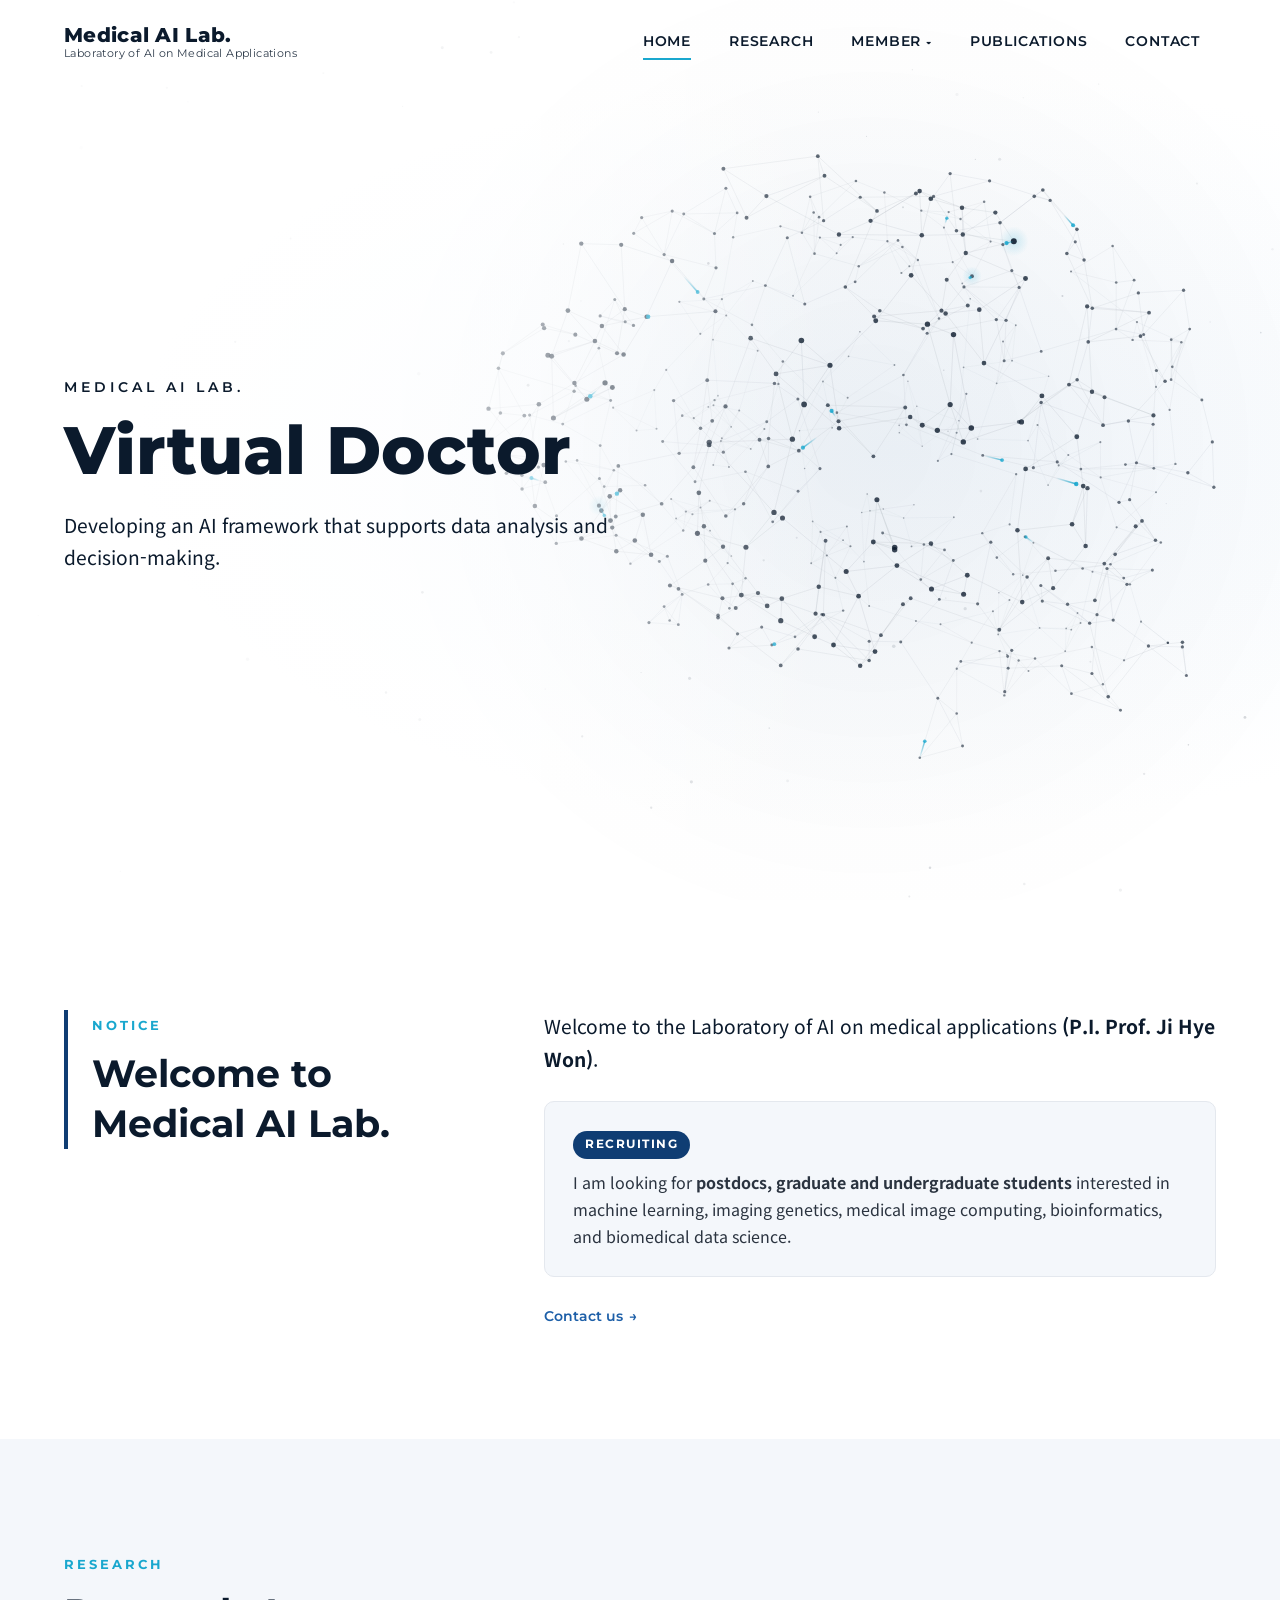
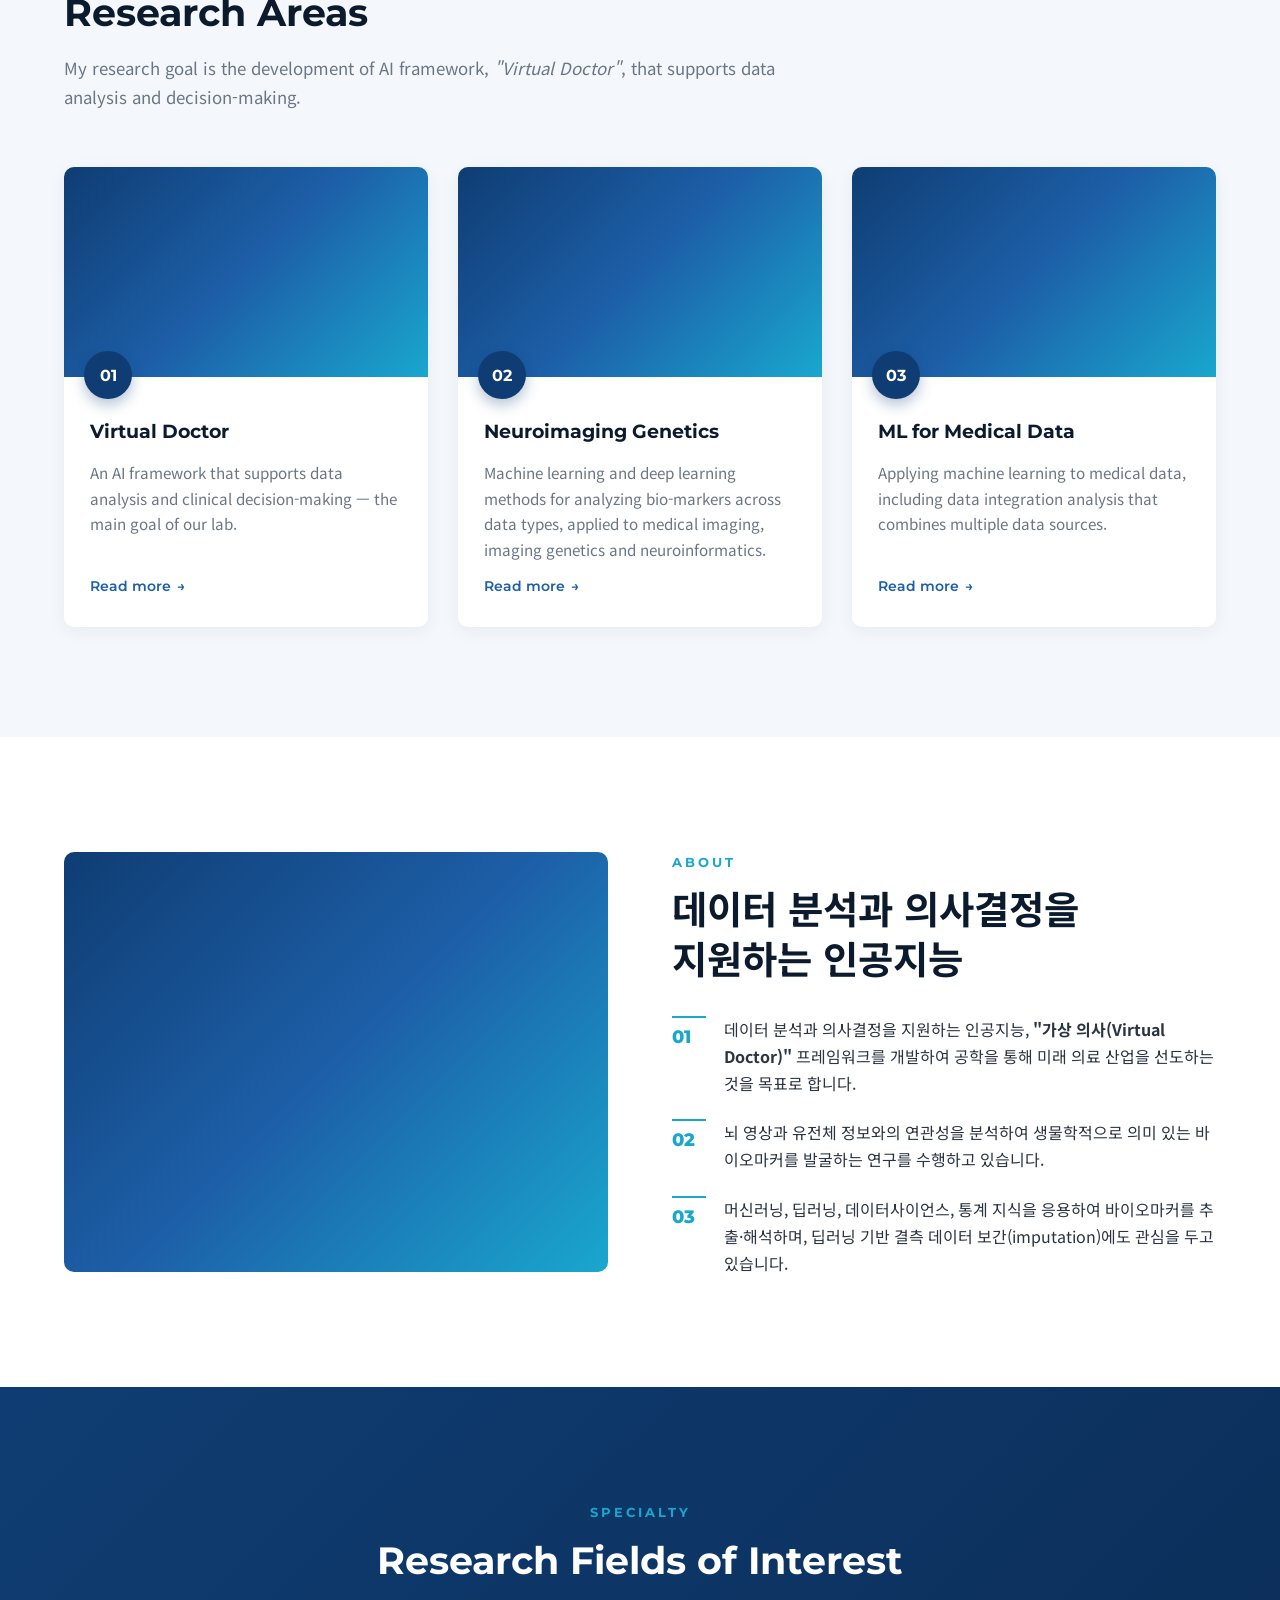
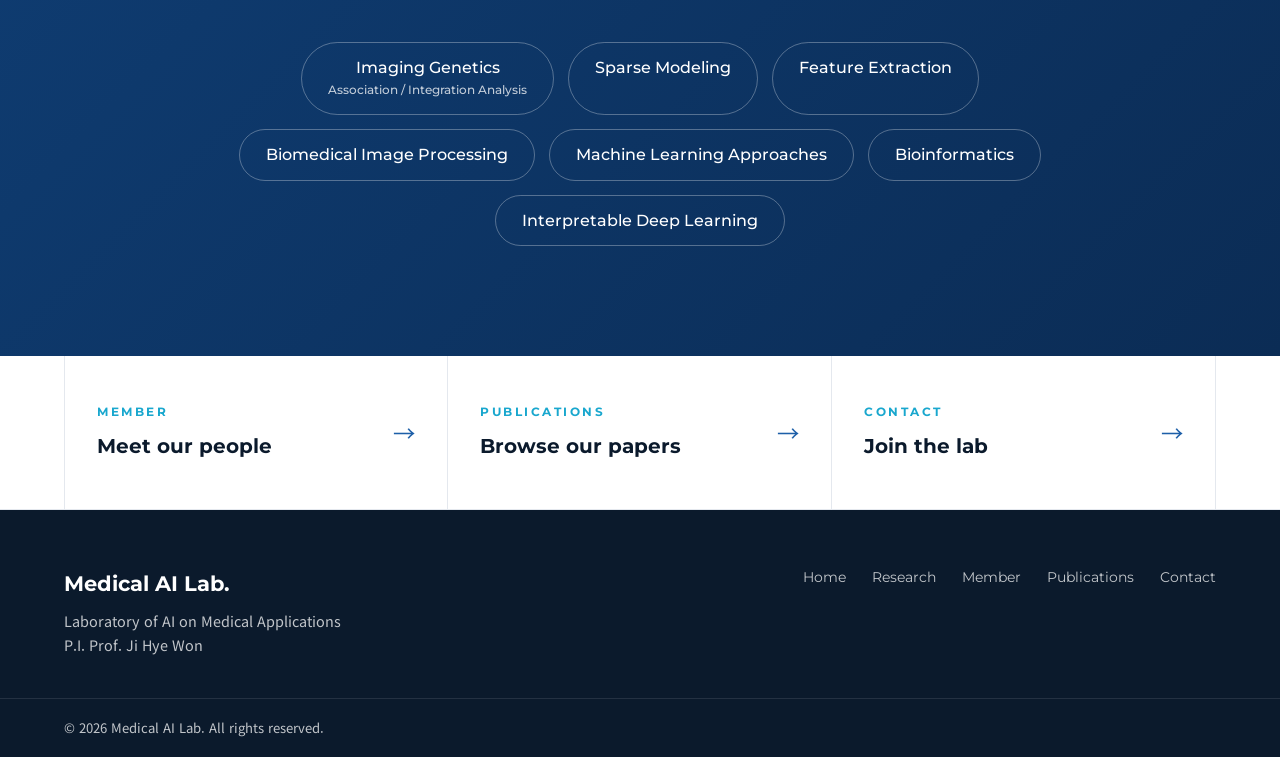
==== index.html @ ff0c8c00 "Reapply "quick link 삭제" This reverts commit 3675d87f1608ae100b1bb0511f14802884dd9196." ====
<!DOCTYPE html>
<html lang="ko">
<head>
  <meta charset="UTF-8" />
  <meta name="viewport" content="width=device-width, initial-scale=1.0" />
  <title>Medical AI Lab.</title>
  <meta name="description" content="Medical AI Lab. — Laboratory of AI on medical applications (P.I. Prof. Ji Hye Won)" />
  <link rel="preconnect" href="https://fonts.googleapis.com" />
  <link rel="preconnect" href="https://fonts.gstatic.com" crossorigin />
  <link href="https://fonts.googleapis.com/css2?family=Noto+Sans+KR:wght@300;400;500;700&family=Montserrat:wght@500;600;700;800&display=swap" rel="stylesheet" />
  <link rel="stylesheet" href="css/style.css" />
</head>
<body>

  <!-- ================= HEADER ================= -->
  <header class="header" id="header">
    <div class="container header__inner">
      <a href="index.html" class="logo">
        <img class="logo__img" data-img="logo" alt="Medical AI Lab logo" />
        <span class="logo__text">
          <strong>Medical AI Lab.</strong>
          <small>Laboratory of AI on Medical Applications</small>
        </span>
      </a>

      <nav class="nav" id="nav">
        <ul class="nav__list">
          <li><a href="index.html" class="nav__link is-active">HOME</a></li>
          <li><a href="research.html" class="nav__link">RESEARCH</a></li>
          <li class="nav__item--dropdown">
            <a href="member.html" class="nav__link">MEMBER <span class="caret">▾</span></a>
            <ul class="dropdown">
              <li><a href="faculty.html">Faculty</a></li>
              <li><a href="current.html">Current</a></li>
            </ul>
          </li>
          <li><a href="publications.html" class="nav__link">PUBLICATIONS</a></li>
          <li><a href="contact.html" class="nav__link">CONTACT</a></li>
        </ul>
      </nav>

      <button class="hamburger" id="hamburger" aria-label="메뉴 열기">
        <span></span><span></span><span></span>
      </button>
    </div>
  </header>

  <!-- ================= HERO ================= -->
  <section class="hero" id="hero">
    <canvas class="hero__canvas" id="brainCanvas" aria-hidden="true"></canvas>
    <div class="hero__overlay"></div>
    <div class="hero__slides">
      <div class="hero__slide is-active">
        <div class="container hero__content">
          <p class="hero__eyebrow">Medical AI Lab.</p>
          <h1 class="hero__title">Virtual Doctor</h1>
          <p class="hero__desc">Developing an AI framework that supports data analysis and decision-making.</p>
        </div>
      </div>
    </div>
  </section>

  <main>
    <!-- ================= NOTICE ================= -->
    <section class="section notice reveal" id="notice">
      <div class="container notice__grid">
        <div class="notice__head">
          <span class="section__label">NOTICE</span>
          <h2 class="section__title">Welcome to<br />Medical AI Lab.</h2>
        </div>
        <div class="notice__body">
          <p class="notice__lead">
            Welcome to the Laboratory of AI on medical applications
            <strong>(P.I. Prof. Ji Hye Won)</strong>.
          </p>
          <div class="recruit">
            <span class="recruit__badge">Recruiting</span>
            <p>
              I am looking for <strong>postdocs, graduate and undergraduate students</strong>
              interested in machine learning, imaging genetics, medical image computing,
              bioinformatics, and biomedical data science.
            </p>
          </div>
          <a href="contact.html" class="link-arrow">Contact us <span>→</span></a>
        </div>
      </div>
    </section>

    <!-- ================= RESEARCH AREAS ================= -->
    <section class="section research" id="research">
      <div class="container">
        <div class="section__header reveal">
          <span class="section__label">RESEARCH</span>
          <h2 class="section__title">Research Areas</h2>
          <p class="section__sub">
            My research goal is the development of AI framework, <em>"Virtual Doctor"</em>,
            that supports data analysis and decision-making.
          </p>
        </div>

        <div class="cards">
          <article class="card reveal">
            <div class="card__img" data-bg="virtualDoctor"><span class="card__num">01</span></div>
            <div class="card__body">
              <h3>Virtual Doctor</h3>
              <p>An AI framework that supports data analysis and clinical decision-making — the main goal of our lab.</p>
              <a href="research.html" class="link-arrow">Read more <span>→</span></a>
            </div>
          </article>
          <article class="card reveal">
            <div class="card__img" data-bg="neuroGenetics"><span class="card__num">02</span></div>
            <div class="card__body">
              <h3>Neuroimaging Genetics</h3>
              <p>Machine learning and deep learning methods for analyzing bio-markers across data types, applied to medical imaging, imaging genetics and neuroinformatics.</p>
              <a href="research.html" class="link-arrow">Read more <span>→</span></a>
            </div>
          </article>
          <article class="card reveal">
            <div class="card__img" data-bg="mlMedical"><span class="card__num">03</span></div>
            <div class="card__body">
              <h3>ML for Medical Data</h3>
              <p>Applying machine learning to medical data, including data integration analysis that combines multiple data sources.</p>
              <a href="research.html" class="link-arrow">Read more <span>→</span></a>
            </div>
          </article>
        </div>
      </div>
    </section>

    <!-- ================= INTRO (KOREAN) ================= -->
    <section class="section intro" id="intro">
      <div class="container intro__grid">
        <div class="intro__img reveal" data-bg="koreanIntro"></div>
        <div class="intro__text reveal">
          <span class="section__label">ABOUT</span>
          <h2 class="section__title">데이터 분석과 의사결정을<br />지원하는 인공지능</h2>
          <ul class="intro__list">
            <li>
              <span class="intro__icon">01</span>
              <p>데이터 분석과 의사결정을 지원하는 인공지능, <strong>"가상 의사(Virtual Doctor)"</strong> 프레임워크를 개발하여 공학을 통해 미래 의료 산업을 선도하는 것을 목표로 합니다.</p>
            </li>
            <li>
              <span class="intro__icon">02</span>
              <p>뇌 영상과 유전체 정보와의 연관성을 분석하여 생물학적으로 의미 있는 바이오마커를 발굴하는 연구를 수행하고 있습니다.</p>
            </li>
            <li>
              <span class="intro__icon">03</span>
              <p>머신러닝, 딥러닝, 데이터사이언스, 통계 지식을 응용하여 바이오마커를 추출·해석하며, 딥러닝 기반 결측 데이터 보간(imputation)에도 관심을 두고 있습니다.</p>
            </li>
          </ul>
        </div>
      </div>
    </section>

    <!-- ================= INTERESTS ================= -->
    <section class="section interests reveal" id="interests">
      <div class="container">
        <div class="section__header section__header--center">
          <span class="section__label">SPECIALTY</span>
          <h2 class="section__title">Research Fields of Interest</h2>
        </div>
        <ul class="tags">
          <li>Imaging Genetics<br /><small>Association / Integration Analysis</small></li>
          <li>Sparse Modeling</li>
          <li>Feature Extraction</li>
          <li>Biomedical Image Processing</li>
          <li>Machine Learning Approaches</li>
          <li>Bioinformatics</li>
          <li>Interpretable Deep Learning</li>
        </ul>
      </div>
    </section>

    <!-- ================= QUICK LINKS ================= -->
    <section class="quick">
      <div class="container quick__grid">
        <a href="member.html" class="quick__item">
          <span class="quick__label">MEMBER</span>
          <span class="quick__title">Meet our people</span>
          <span class="quick__arrow">→</span>
        </a>
        <a href="publications.html" class="quick__item">
          <span class="quick__label">PUBLICATIONS</span>
          <span class="quick__title">Browse our papers</span>
          <span class="quick__arrow">→</span>
        </a>
        <a href="contact.html" class="quick__item">
          <span class="quick__label">CONTACT</span>
          <span class="quick__title">Join the lab</span>
          <span class="quick__arrow">→</span>
        </a>
      </div>
    </section>
  </main>

  <!-- ================= FOOTER ================= -->
  <footer class="footer">
    <div class="container footer__inner">
      <div class="footer__brand">
        <strong>Medical AI Lab.</strong>
        <p>Laboratory of AI on Medical Applications<br />P.I. Prof. Ji Hye Won</p>
      </div>
      <ul class="footer__nav">
        <li><a href="index.html">Home</a></li>
        <li><a href="research.html">Research</a></li>
        <li><a href="member.html">Member</a></li>
        <li><a href="publications.html">Publications</a></li>
        <li><a href="contact.html">Contact</a></li>
      </ul>
    </div>
    <div class="footer__bottom">
      <div class="container">© <span id="year"></span> Medical AI Lab. All rights reserved.</div>
    </div>
  </footer>

  <button class="to-top" id="toTop" aria-label="맨 위로">↑</button>

  <script src="js/brain.js"></script>
  <script src="js/main.js"></script>
</body>
</html>
---- css/style.css ----
/* =========================================================
   Medical AI Lab. — Home
   ========================================================= */
:root {
  --primary: #0f3d73;      /* deep navy */
  --primary-2: #1d5fa8;
  --accent: #19a7ce;       /* medical teal-blue */
  --dark: #0b1a2c;
  --text: #2b3440;
  --muted: #6b7684;
  --line: #e4e8ee;
  --bg-soft: #f4f7fb;
  --white: #fff;
  --radius: 10px;
  --header-h: 84px;
  --font-ko: "Noto Sans KR", sans-serif;
  --font-en: "Montserrat", "Noto Sans KR", sans-serif;
}

*, *::before, *::after { box-sizing: border-box; margin: 0; padding: 0; }
html { scroll-behavior: smooth; }
body { font-family: var(--font-ko); color: var(--text); line-height: 1.7; background: var(--white); }
a { color: inherit; text-decoration: none; }
ul { list-style: none; }
img { max-width: 100%; display: block; }

.container { width: 100%; max-width: 1200px; margin: 0 auto; padding: 0 24px; }

/* ---------- Header ---------- */
.header {
  position: fixed; inset: 0 0 auto 0; z-index: 100;
  height: var(--header-h);
  background: transparent;
  transition: background .3s, height .3s, box-shadow .3s;
}
.header.is-scrolled {
  height: 68px;
  background: rgba(255,255,255,.97);
  box-shadow: 0 2px 16px rgba(0,0,0,.08);
}
.header__inner { height: 100%; display: flex; align-items: center; justify-content: space-between; }

.logo { display: flex; align-items: center; gap: 12px; color: var(--dark); transition: color .3s; }
.logo__img { height: 44px; width: auto; border-radius: 6px; background: rgba(255,255,255,.9); padding: 3px; }
.logo__img.is-missing { display: none; }
.logo__text { display: flex; flex-direction: column; line-height: 1.2; }
.logo__text strong { font-family: var(--font-en); font-size: 1.25rem; font-weight: 800; letter-spacing: .3px; }
.logo__text small { font-family: var(--font-en); font-size: .7rem; opacity: .85; letter-spacing: .4px; }
.header.is-scrolled .logo { color: var(--dark); }

.nav__list { display: flex; gap: 6px; }
.nav__list > li { position: relative; }
.nav__link {
  display: block; padding: 10px 16px;
  font-family: var(--font-en); font-size: .88rem; font-weight: 600; letter-spacing: .8px;
  color: var(--dark); position: relative; transition: color .2s;
}
.nav__link::after {
  content: ""; position: absolute; left: 16px; right: 16px; bottom: 4px; height: 2px;
  background: var(--accent); transform: scaleX(0); transition: transform .25s;
}
.nav__link:hover::after, .nav__link.is-active::after { transform: scaleX(1); }
.header.is-scrolled .nav__link { color: var(--dark); }
.header.is-scrolled .nav__link:hover, .header.is-scrolled .nav__link.is-active { color: var(--primary-2); }
.caret { font-size: .7em; }

.dropdown {
  position: absolute; top: 100%; left: 50%; min-width: 150px;
  transform: translate(-50%, 8px);
  background: var(--white); border-radius: 8px; box-shadow: 0 10px 30px rgba(0,0,0,.12);
  padding: 8px 0; opacity: 0; visibility: hidden; transition: all .2s;
}
.nav__item--dropdown:hover .dropdown,
.nav__item--dropdown:focus-within .dropdown { opacity: 1; visibility: visible; transform: translate(-50%, 0); }
.dropdown a { display: block; padding: 8px 20px; font-size: .9rem; color: var(--text); }
.dropdown a:hover { background: var(--bg-soft); color: var(--primary-2); }

.hamburger { display: none; background: none; border: 0; cursor: pointer; width: 32px; height: 24px; position: relative; }
.hamburger span { position: absolute; left: 0; width: 100%; height: 2px; background: var(--dark); transition: .3s; }
.hamburger span:nth-child(1) { top: 0; } .hamburger span:nth-child(2) { top: 11px; } .hamburger span:nth-child(3) { top: 22px; }
.header.is-scrolled .hamburger span, .header.menu-open .hamburger span { background: var(--dark); }
.header.menu-open .hamburger span:nth-child(1) { top: 11px; transform: rotate(45deg); }
.header.menu-open .hamburger span:nth-child(2) { opacity: 0; }
.header.menu-open .hamburger span:nth-child(3) { top: 11px; transform: rotate(-45deg); }

/* ---------- Hero ---------- */
.hero {
  position: relative; height: 100vh; min-height: 560px; overflow: hidden;
  background: radial-gradient(ellipse at 70% 50%, #f3f8fd 0%, #ffffff 60%);
}
.hero { cursor: grab; }
.hero__canvas { position: absolute; inset: 0; width: 100%; height: 100%; display: block; z-index: 0; }
.hero__overlay {
  position: absolute; inset: 0; z-index: 1; pointer-events: none;
  background: linear-gradient(90deg, rgba(255,255,255,.9) 0%, rgba(255,255,255,.55) 40%, rgba(255,255,255,0) 65%);
}
.hero__slides { position: absolute; inset: 0; z-index: 2; pointer-events: none; }
.hero__slide { position: absolute; inset: 0; opacity: 0; transition: opacity 1s ease; }
.hero__slide.is-active { opacity: 1; z-index: 1; }
@media (max-width: 860px) {
  .hero__overlay { background: linear-gradient(180deg, rgba(255,255,255,.3) 0%, rgba(255,255,255,.8) 100%); }
}
.hero__content { position: relative; height: 100%; display: flex; flex-direction: column; justify-content: center; color: var(--dark); padding-top: var(--header-h); }
.hero__eyebrow { font-family: var(--font-en); letter-spacing: 4px; text-transform: uppercase; font-size: .85rem; color: var(--dark); font-weight: 600; margin-bottom: 14px; }
.hero__title { font-family: var(--font-en); font-size: clamp(2.2rem, 5.5vw, 4.2rem); font-weight: 800; line-height: 1.12; max-width: 820px; color: var(--dark); }
.hero__desc { margin: 20px 0 34px; font-size: clamp(1rem, 1.6vw, 1.2rem); max-width: 620px; color: var(--dark); }
.hero__slide.is-active .hero__eyebrow,
.hero__slide.is-active .hero__title,
.hero__slide.is-active .hero__desc { animation: fadeUp .9s both; }
.hero__slide.is-active .hero__title { animation-delay: .15s; }
.hero__slide.is-active .hero__desc { animation-delay: .3s; }
@keyframes fadeUp { from { opacity: 0; transform: translateY(24px); } to { opacity: 1; transform: none; } }

/* image fallback (when remote image fails) */
.no-img { background-image: linear-gradient(135deg, #0f3d73 0%, #1d5fa8 50%, #19a7ce 100%) !important; }

/* ---------- Buttons / links ---------- */
.btn { display: inline-block; padding: 13px 32px; border-radius: 40px; font-family: var(--font-en); font-weight: 600; font-size: .9rem; letter-spacing: .5px; transition: .25s; width: fit-content; }
.btn--light { border: 1.5px solid var(--white); color: var(--white); }
.btn--light:hover { background: var(--white); color: var(--primary); }
.link-arrow { display: inline-flex; gap: 6px; align-items: center; font-family: var(--font-en); font-weight: 600; font-size: .88rem; color: var(--primary-2); }
.link-arrow span { transition: transform .2s; }
.link-arrow:hover span { transform: translateX(5px); }

/* ---------- Sections ---------- */
.section { padding: 110px 0; }
.section__label { display: inline-block; font-family: var(--font-en); font-weight: 700; font-size: .8rem; letter-spacing: 3px; color: var(--accent); margin-bottom: 12px; }
.section__title { font-family: var(--font-en); font-size: clamp(1.7rem, 3vw, 2.4rem); font-weight: 700; color: var(--dark); line-height: 1.3; }
.section__header { margin-bottom: 56px; max-width: 760px; }
.section__header--center { text-align: center; margin-left: auto; margin-right: auto; }
.section__sub { margin-top: 16px; color: var(--muted); font-size: 1.05rem; }

/* Notice */
.notice__grid { display: grid; grid-template-columns: 1fr 1.6fr; gap: 60px; align-items: start; }
.notice__head { border-left: 4px solid var(--primary); padding-left: 24px; }
.notice__lead { font-size: 1.2rem; color: var(--dark); margin-bottom: 26px; }
.recruit { background: var(--bg-soft); border-radius: var(--radius); padding: 26px 28px; margin-bottom: 24px; border: 1px solid var(--line); }
.recruit__badge { display: inline-block; background: var(--primary); color: var(--white); font-family: var(--font-en); font-size: .72rem; font-weight: 700; letter-spacing: 1.5px; text-transform: uppercase; padding: 4px 12px; border-radius: 20px; margin-bottom: 10px; }

/* Research cards */
.research { background: var(--bg-soft); }
.cards { display: grid; grid-template-columns: repeat(3, 1fr); gap: 30px; }
.card { background: var(--white); border-radius: var(--radius); overflow: hidden; box-shadow: 0 4px 18px rgba(15,61,115,.06); transition: transform .3s, box-shadow .3s; display: flex; flex-direction: column; }
.card:hover { transform: translateY(-8px); box-shadow: 0 16px 36px rgba(15,61,115,.14); }
.card__img { position: relative; height: 210px; background-size: cover; background-position: center; background-color: #dde6f0; }
.card__num { position: absolute; left: 20px; bottom: -22px; width: 48px; height: 48px; border-radius: 50%; background: var(--primary); color: var(--white); font-family: var(--font-en); font-weight: 700; display: grid; place-items: center; box-shadow: 0 6px 14px rgba(15,61,115,.3); }
.card__body { padding: 38px 26px 28px; display: flex; flex-direction: column; gap: 12px; flex: 1; }
.card__body h3 { font-family: var(--font-en); font-size: 1.2rem; color: var(--dark); }
.card__body p { color: var(--muted); font-size: .95rem; flex: 1; }

/* Intro (Korean) */
.intro__grid { display: grid; grid-template-columns: 1fr 1fr; gap: 64px; align-items: center; }
.intro__img { min-height: 420px; border-radius: var(--radius); background-size: contain; background-repeat: no-repeat; background-position: center; background-color: var(--bg-soft); }
.intro__list { margin-top: 30px; display: flex; flex-direction: column; gap: 22px; }
.intro__list li { display: flex; gap: 18px; }
.intro__icon { flex: none; font-family: var(--font-en); font-weight: 800; color: var(--accent); font-size: 1.1rem; min-width: 34px; border-top: 2px solid var(--accent); padding-top: 4px; }
.intro__list p { color: var(--text); }

/* Interests */
.interests { background: linear-gradient(135deg, var(--primary) 0%, #0b2c55 100%); color: var(--white); }
.interests .section__title { color: var(--white); }
.tags { display: flex; flex-wrap: wrap; justify-content: center; gap: 14px; max-width: 980px; margin: 0 auto; }
.tags li { padding: 14px 26px; border: 1px solid rgba(255,255,255,.3); border-radius: 40px; font-family: var(--font-en); font-weight: 500; text-align: center; line-height: 1.35; transition: background .25s, border-color .25s; }
.tags li small { font-size: .72rem; opacity: .75; }
.tags li:hover { background: rgba(255,255,255,.12); border-color: var(--accent); }

/* Quick links */
.quick { border-bottom: 1px solid var(--line); }
.quick__grid { display: grid; grid-template-columns: repeat(3, 1fr); }
.quick__item { position: relative; padding: 46px 32px; border-right: 1px solid var(--line); display: flex; flex-direction: column; gap: 6px; transition: background .25s; }
.quick__item:first-child { border-left: 1px solid var(--line); }
.quick__item:hover { background: var(--bg-soft); }
.quick__label { font-family: var(--font-en); font-size: .75rem; letter-spacing: 2.5px; color: var(--accent); font-weight: 700; }
.quick__title { font-family: var(--font-en); font-size: 1.25rem; font-weight: 700; color: var(--dark); }
.quick__arrow { position: absolute; right: 32px; top: 50%; transform: translateY(-50%); font-size: 1.4rem; color: var(--primary-2); transition: transform .25s; }
.quick__item:hover .quick__arrow { transform: translate(6px, -50%); }

/* Footer */
.footer { background: var(--dark); color: rgba(255,255,255,.75); }
.footer__inner { display: flex; justify-content: space-between; align-items: flex-start; gap: 30px; padding-top: 56px; padding-bottom: 40px; flex-wrap: wrap; }
.footer__brand strong { font-family: var(--font-en); font-size: 1.3rem; color: var(--white); }
.footer__brand p { margin-top: 8px; font-size: .9rem; }
.footer__nav { display: flex; gap: 26px; flex-wrap: wrap; font-family: var(--font-en); font-size: .88rem; }
.footer__nav a:hover { color: var(--white); }
.footer__bottom { border-top: 1px solid rgba(255,255,255,.1); padding: 18px 0; font-size: .82rem; }

/* To top */
.to-top { position: fixed; right: 26px; bottom: 26px; z-index: 90; width: 46px; height: 46px; border-radius: 50%; border: 0; background: var(--primary); color: var(--white); font-size: 1.1rem; cursor: pointer; opacity: 0; visibility: hidden; transform: translateY(10px); transition: .3s; box-shadow: 0 6px 18px rgba(0,0,0,.2); }
.to-top.is-visible { opacity: 1; visibility: visible; transform: none; }
.to-top:hover { background: var(--primary-2); }

/* Scroll reveal */
.reveal { opacity: 0; transform: translateY(40px); transition: opacity .8s ease, transform .8s ease; }
.reveal.is-visible { opacity: 1; transform: none; }

/* ---------- Responsive ---------- */
@media (max-width: 960px) {
  .cards { grid-template-columns: 1fr 1fr; }
  .notice__grid, .intro__grid { grid-template-columns: 1fr; gap: 36px; }
  .intro__img { min-height: 300px; }
}
@media (max-width: 860px) {
  .hamburger { display: block; z-index: 110; }
  .nav {
    position: fixed; top: 0; right: 0; width: min(300px, 80vw); height: 100vh;
    background: var(--white); padding: 100px 28px 30px;
    transform: translateX(100%); transition: transform .35s ease;
    box-shadow: -10px 0 30px rgba(0,0,0,.1);
  }
  .header.menu-open .nav { transform: none; }
  .header.menu-open .logo { color: var(--dark); }
  .nav__list { flex-direction: column; gap: 0; }
  .nav__link { color: var(--dark) !important; padding: 14px 0; border-bottom: 1px solid var(--line); }
  .nav__link::after { display: none; }
  .dropdown { position: static; transform: none; opacity: 1; visibility: visible; box-shadow: none; padding: 0 0 6px 14px; display: none; }
  .nav__item--dropdown.is-open .dropdown { display: block; }
  .nav__item--dropdown:hover .dropdown { transform: none; }
}
@media (max-width: 640px) {
  .section { padding: 76px 0; }
  .cards, .quick__grid { grid-template-columns: 1fr; }
  .quick__item { border-left: 1px solid var(--line); border-bottom: 1px solid var(--line); }
  .logo__text small { display: none; }
}
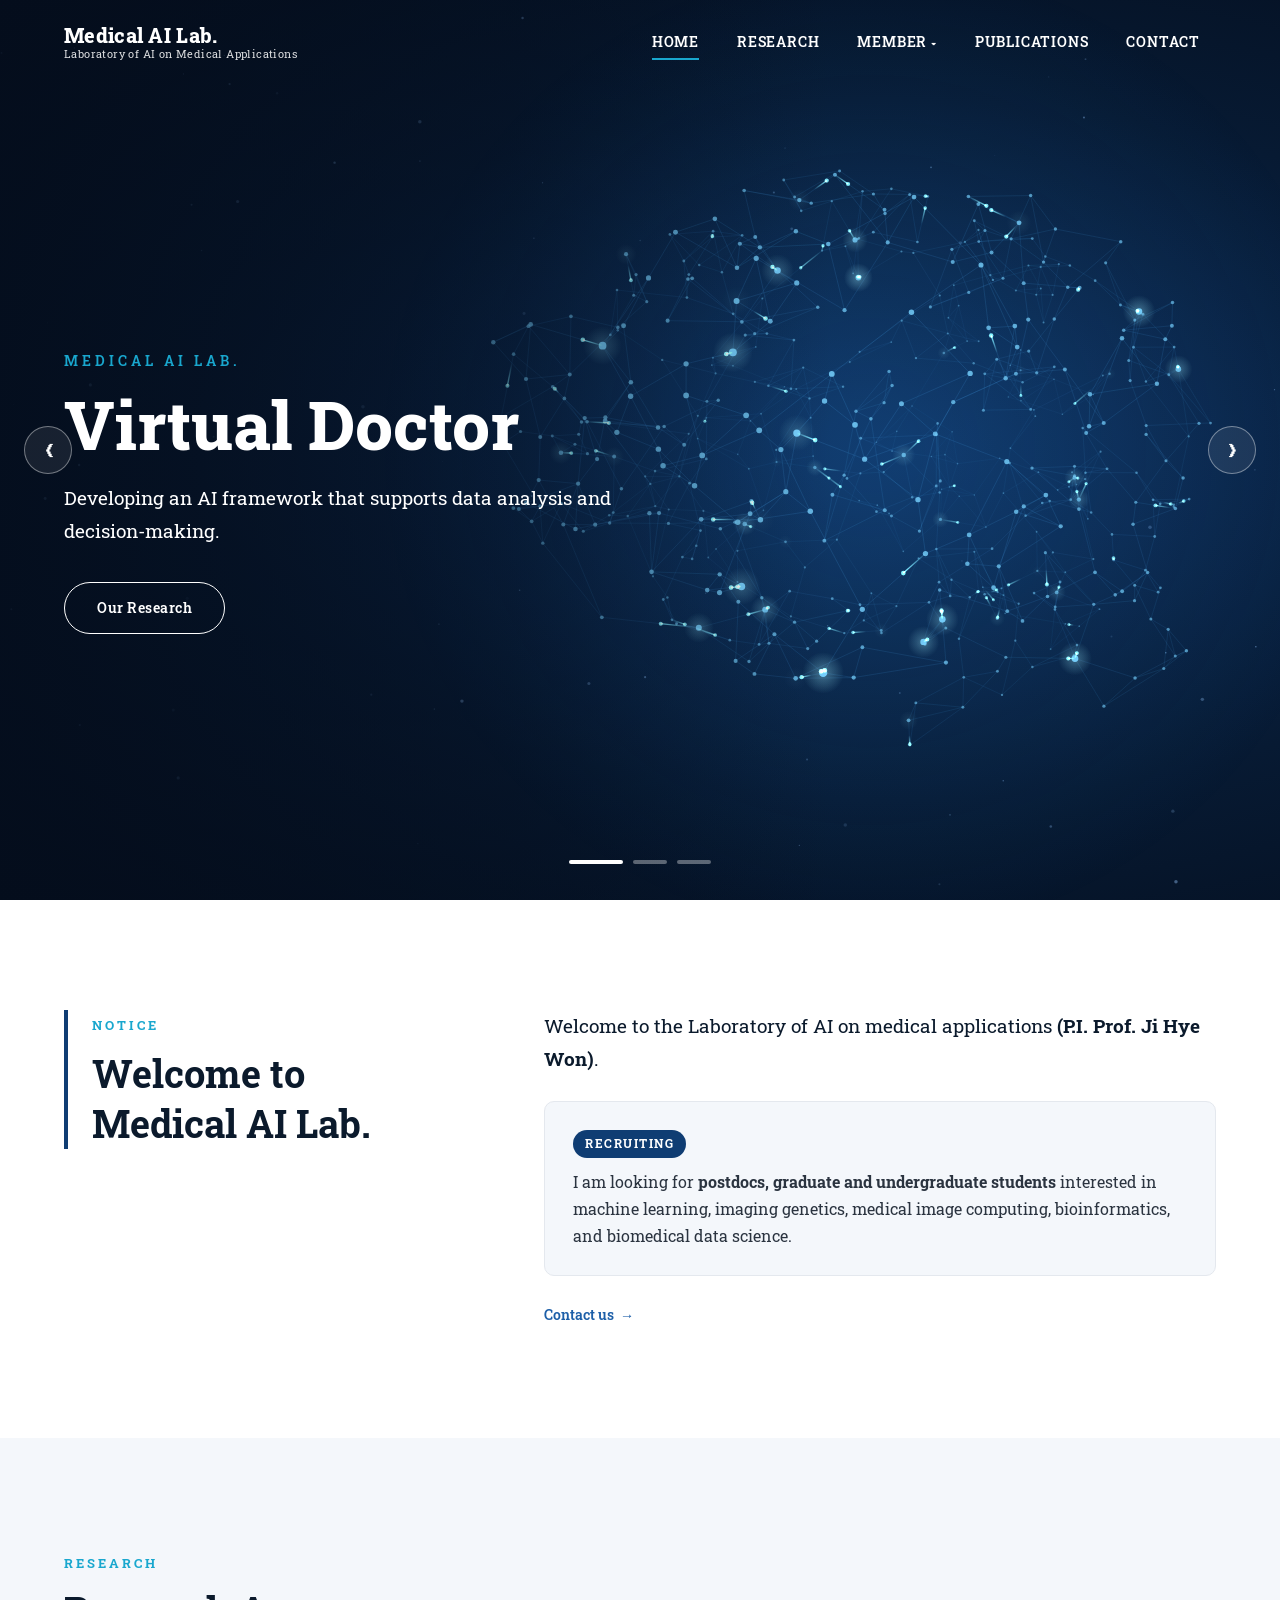
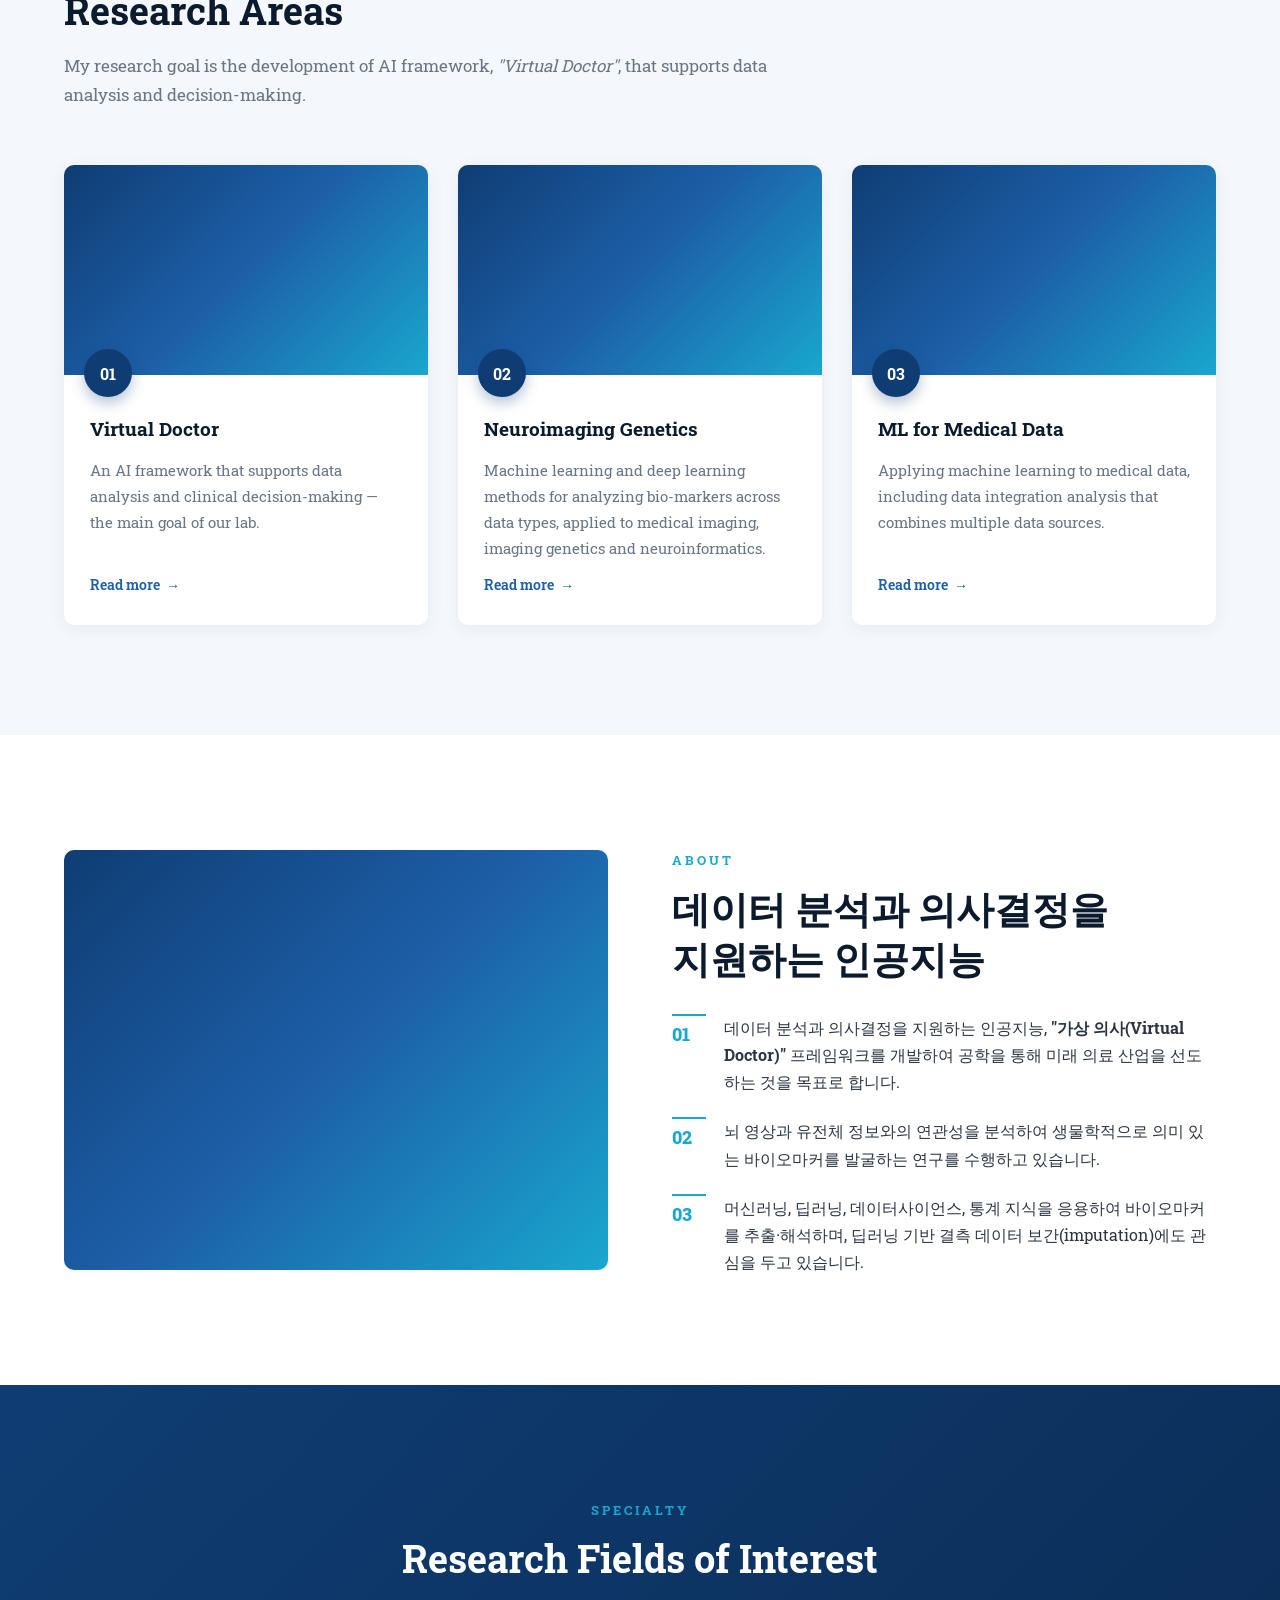
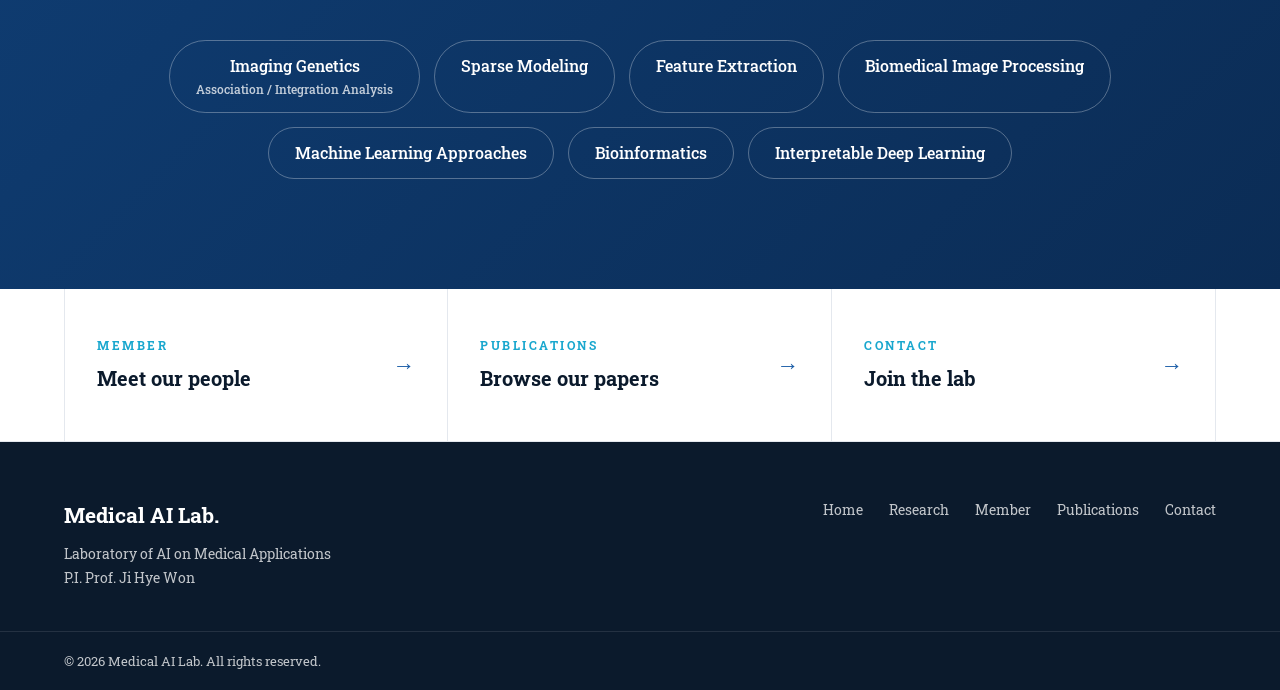
==== commit 1fcda5f8: "Merge pull request #2 from mai-pknu/HyunJu/1-base-code Hyunju/1 base code" ====
--- a/index.html
+++ b/index.html
@@ -7,7 +7,7 @@
   <meta name="description" content="Medical AI Lab. — Laboratory of AI on medical applications (P.I. Prof. Ji Hye Won)" />
   <link rel="preconnect" href="https://fonts.googleapis.com" />
   <link rel="preconnect" href="https://fonts.gstatic.com" crossorigin />
-  <link href="https://fonts.googleapis.com/css2?family=Noto+Sans+KR:wght@300;400;500;700&family=Montserrat:wght@500;600;700;800&display=swap" rel="stylesheet" />
+  <link href="https://fonts.googleapis.com/css2?family=Roboto+Slab:wght@300;400;500;600;700;800&display=swap" rel="stylesheet" />
   <link rel="stylesheet" href="css/style.css" />
 </head>
 <body>
@@ -30,8 +30,8 @@
           <li class="nav__item--dropdown">
             <a href="member.html" class="nav__link">MEMBER <span class="caret">▾</span></a>
             <ul class="dropdown">
-              <li><a href="faculty.html">Faculty</a></li>
-              <li><a href="current.html">Current</a></li>
+              <li><a href="member.html#faculty">Faculty</a></li>
+              <li><a href="member.html#current">Current</a></li>
             </ul>
           </li>
           <li><a href="publications.html" class="nav__link">PUBLICATIONS</a></li>
@@ -45,7 +45,7 @@
     </div>
   </header>
 
-  <!-- ================= HERO ================= -->
+  <!-- ================= HERO SLIDER ================= -->
   <section class="hero" id="hero">
     <canvas class="hero__canvas" id="brainCanvas" aria-hidden="true"></canvas>
     <div class="hero__overlay"></div>
@@ -55,9 +55,30 @@
           <p class="hero__eyebrow">Medical AI Lab.</p>
           <h1 class="hero__title">Virtual Doctor</h1>
           <p class="hero__desc">Developing an AI framework that supports data analysis and decision-making.</p>
-        </div>
-      </div>
-    </div>
+          <a href="research.html" class="btn btn--light">Our Research</a>
+        </div>
+      </div>
+      <div class="hero__slide">
+        <div class="container hero__content">
+          <p class="hero__eyebrow">Research</p>
+          <h1 class="hero__title">Neuroimaging Genetics</h1>
+          <p class="hero__desc">Discovering biologically meaningful biomarkers by linking brain imaging and genomic data.</p>
+          <a href="research.html" class="btn btn--light">Learn More</a>
+        </div>
+      </div>
+      <div class="hero__slide">
+        <div class="container hero__content">
+          <p class="hero__eyebrow">Research</p>
+          <h1 class="hero__title">Machine Learning for Medical Data</h1>
+          <p class="hero__desc">Machine learning, deep learning and data integration for medical applications.</p>
+          <a href="research.html" class="btn btn--light">Learn More</a>
+        </div>
+      </div>
+    </div>
+
+    <button class="hero__arrow hero__arrow--prev" aria-label="이전 슬라이드">&#10094;</button>
+    <button class="hero__arrow hero__arrow--next" aria-label="다음 슬라이드">&#10095;</button>
+    <div class="hero__dots" id="heroDots"></div>
   </section>
 
   <main>
--- a/css/style.css
+++ b/css/style.css
@@ -13,8 +13,8 @@
   --white: #fff;
   --radius: 10px;
   --header-h: 84px;
-  --font-ko: "Noto Sans KR", sans-serif;
-  --font-en: "Montserrat", "Noto Sans KR", sans-serif;
+  --font-ko: "Roboto Slab", "Malgun Gothic", "맑은 고딕", "Apple SD Gothic Neo", sans-serif;
+  --font-en: "Roboto Slab", "Malgun Gothic", "맑은 고딕", "Apple SD Gothic Neo", serif;
 }
 
 *, *::before, *::after { box-sizing: border-box; margin: 0; padding: 0; }
@@ -40,20 +40,20 @@
 }
 .header__inner { height: 100%; display: flex; align-items: center; justify-content: space-between; }
 
-.logo { display: flex; align-items: center; gap: 12px; color: var(--dark); transition: color .3s; }
+.logo { display: flex; align-items: center; gap: 12px; color: var(--white); transition: color .3s; }
 .logo__img { height: 44px; width: auto; border-radius: 6px; background: rgba(255,255,255,.9); padding: 3px; }
 .logo__img.is-missing { display: none; }
 .logo__text { display: flex; flex-direction: column; line-height: 1.2; }
 .logo__text strong { font-family: var(--font-en); font-size: 1.25rem; font-weight: 800; letter-spacing: .3px; }
 .logo__text small { font-family: var(--font-en); font-size: .7rem; opacity: .85; letter-spacing: .4px; }
-.header.is-scrolled .logo { color: var(--dark); }
+.header.is-scrolled .logo { color: var(--primary); }
 
 .nav__list { display: flex; gap: 6px; }
 .nav__list > li { position: relative; }
 .nav__link {
   display: block; padding: 10px 16px;
   font-family: var(--font-en); font-size: .88rem; font-weight: 600; letter-spacing: .8px;
-  color: var(--dark); position: relative; transition: color .2s;
+  color: var(--white); position: relative; transition: color .2s;
 }
 .nav__link::after {
   content: ""; position: absolute; left: 16px; right: 16px; bottom: 4px; height: 2px;
@@ -76,7 +76,7 @@
 .dropdown a:hover { background: var(--bg-soft); color: var(--primary-2); }
 
 .hamburger { display: none; background: none; border: 0; cursor: pointer; width: 32px; height: 24px; position: relative; }
-.hamburger span { position: absolute; left: 0; width: 100%; height: 2px; background: var(--dark); transition: .3s; }
+.hamburger span { position: absolute; left: 0; width: 100%; height: 2px; background: var(--white); transition: .3s; }
 .hamburger span:nth-child(1) { top: 0; } .hamburger span:nth-child(2) { top: 11px; } .hamburger span:nth-child(3) { top: 22px; }
 .header.is-scrolled .hamburger span, .header.menu-open .hamburger span { background: var(--dark); }
 .header.menu-open .hamburger span:nth-child(1) { top: 11px; transform: rotate(45deg); }
@@ -86,30 +86,45 @@
 /* ---------- Hero ---------- */
 .hero {
   position: relative; height: 100vh; min-height: 560px; overflow: hidden;
-  background: radial-gradient(ellipse at 70% 50%, #f3f8fd 0%, #ffffff 60%);
+  background: radial-gradient(ellipse at 70% 50%, #0d2f5c 0%, #071a33 55%, #040d1c 100%);
 }
 .hero { cursor: grab; }
 .hero__canvas { position: absolute; inset: 0; width: 100%; height: 100%; display: block; z-index: 0; }
 .hero__overlay {
   position: absolute; inset: 0; z-index: 1; pointer-events: none;
-  background: linear-gradient(90deg, rgba(255,255,255,.9) 0%, rgba(255,255,255,.55) 40%, rgba(255,255,255,0) 65%);
+  background: linear-gradient(90deg, rgba(4,13,28,.85) 0%, rgba(4,13,28,.45) 40%, rgba(4,13,28,0) 65%);
 }
 .hero__slides { position: absolute; inset: 0; z-index: 2; pointer-events: none; }
 .hero__slide { position: absolute; inset: 0; opacity: 0; transition: opacity 1s ease; }
 .hero__slide.is-active { opacity: 1; z-index: 1; }
+.hero__slide .btn { pointer-events: auto; }
 @media (max-width: 860px) {
-  .hero__overlay { background: linear-gradient(180deg, rgba(255,255,255,.3) 0%, rgba(255,255,255,.8) 100%); }
-}
-.hero__content { position: relative; height: 100%; display: flex; flex-direction: column; justify-content: center; color: var(--dark); padding-top: var(--header-h); }
-.hero__eyebrow { font-family: var(--font-en); letter-spacing: 4px; text-transform: uppercase; font-size: .85rem; color: var(--dark); font-weight: 600; margin-bottom: 14px; }
-.hero__title { font-family: var(--font-en); font-size: clamp(2.2rem, 5.5vw, 4.2rem); font-weight: 800; line-height: 1.12; max-width: 820px; color: var(--dark); }
-.hero__desc { margin: 20px 0 34px; font-size: clamp(1rem, 1.6vw, 1.2rem); max-width: 620px; color: var(--dark); }
+  .hero__overlay { background: linear-gradient(180deg, rgba(4,13,28,.35) 0%, rgba(4,13,28,.75) 100%); }
+}
+.hero__content { position: relative; height: 100%; display: flex; flex-direction: column; justify-content: center; color: var(--white); padding-top: var(--header-h); }
+.hero__eyebrow { font-family: var(--font-en); letter-spacing: 4px; text-transform: uppercase; font-size: .85rem; color: var(--accent); font-weight: 600; margin-bottom: 14px; }
+.hero__title { font-family: var(--font-en); font-size: clamp(2.2rem, 5.5vw, 4.2rem); font-weight: 800; line-height: 1.12; max-width: 820px; }
+.hero__desc { margin: 20px 0 34px; font-size: clamp(1rem, 1.6vw, 1.2rem); max-width: 620px; opacity: .9; }
 .hero__slide.is-active .hero__eyebrow,
 .hero__slide.is-active .hero__title,
-.hero__slide.is-active .hero__desc { animation: fadeUp .9s both; }
+.hero__slide.is-active .hero__desc,
+.hero__slide.is-active .btn { animation: fadeUp .9s both; }
 .hero__slide.is-active .hero__title { animation-delay: .15s; }
 .hero__slide.is-active .hero__desc { animation-delay: .3s; }
+.hero__slide.is-active .btn { animation-delay: .45s; }
 @keyframes fadeUp { from { opacity: 0; transform: translateY(24px); } to { opacity: 1; transform: none; } }
+
+.hero__arrow {
+  position: absolute; top: 50%; z-index: 5; transform: translateY(-50%);
+  width: 48px; height: 48px; border-radius: 50%;
+  border: 1px solid rgba(255,255,255,.4); background: rgba(255,255,255,.08);
+  color: var(--white); font-size: 1.1rem; cursor: pointer; transition: background .2s;
+}
+.hero__arrow:hover { background: rgba(255,255,255,.25); }
+.hero__arrow--prev { left: 24px; } .hero__arrow--next { right: 24px; }
+.hero__dots { position: absolute; bottom: 36px; left: 50%; transform: translateX(-50%); z-index: 5; display: flex; gap: 10px; }
+.hero__dots button { width: 34px; height: 4px; border: 0; border-radius: 2px; background: rgba(255,255,255,.35); cursor: pointer; transition: background .3s, width .3s; }
+.hero__dots button.is-active { background: var(--white); width: 54px; }
 
 /* image fallback (when remote image fails) */
 .no-img { background-image: linear-gradient(135deg, #0f3d73 0%, #1d5fa8 50%, #19a7ce 100%) !important; }
@@ -208,7 +223,7 @@
     box-shadow: -10px 0 30px rgba(0,0,0,.1);
   }
   .header.menu-open .nav { transform: none; }
-  .header.menu-open .logo { color: var(--dark); }
+  .header.menu-open .logo { color: var(--primary); }
   .nav__list { flex-direction: column; gap: 0; }
   .nav__link { color: var(--dark) !important; padding: 14px 0; border-bottom: 1px solid var(--line); }
   .nav__link::after { display: none; }
@@ -220,5 +235,119 @@
   .section { padding: 76px 0; }
   .cards, .quick__grid { grid-template-columns: 1fr; }
   .quick__item { border-left: 1px solid var(--line); border-bottom: 1px solid var(--line); }
+  .hero__arrow { display: none; }
   .logo__text small { display: none; }
 }
+
+/* =========================================================
+   SUB PAGE BANNER
+   ========================================================= */
+.page-banner {
+  position: relative; height: 380px; overflow: hidden; cursor: grab;
+  background: radial-gradient(ellipse at 75% 55%, #0d2f5c 0%, #071a33 55%, #040d1c 100%);
+}
+.page-banner__content { position: relative; z-index: 2; height: 100%; display: flex; flex-direction: column; justify-content: center; color: var(--white); padding-top: calc(var(--header-h) - 10px); pointer-events: none; }
+.page-banner__content a { pointer-events: auto; }
+.page-banner__crumb { font-family: var(--font-en); font-size: .82rem; letter-spacing: 1px; opacity: .75; margin-bottom: 10px; }
+.page-banner__crumb a:hover { color: var(--accent); }
+.page-banner__crumb span { margin: 0 6px; opacity: .6; }
+.page-banner__title { font-family: var(--font-en); font-size: clamp(2.2rem, 5vw, 3.4rem); font-weight: 800; line-height: 1.1; }
+.page-banner__sub { margin-top: 10px; opacity: .85; }
+
+/* =========================================================
+   MEMBER
+   ========================================================= */
+.member-tabs-wrap { position: sticky; top: 68px; z-index: 50; background: rgba(255,255,255,.96); border-bottom: 1px solid var(--line); backdrop-filter: blur(6px); }
+.member-tabs { display: flex; gap: 6px; overflow-x: auto; scrollbar-width: none; }
+.member-tabs::-webkit-scrollbar { display: none; }
+.member-tabs button {
+  background: none; border: 0; cursor: pointer; white-space: nowrap;
+  padding: 18px 18px 16px; font-family: var(--font-en); font-weight: 600; font-size: .9rem; color: var(--muted);
+  border-bottom: 3px solid transparent; transition: color .2s, border-color .2s;
+}
+.member-tabs button span { display: inline-block; min-width: 22px; padding: 1px 7px; margin-left: 4px; border-radius: 10px; background: var(--bg-soft); font-size: .75rem; color: var(--muted); }
+.member-tabs button:hover { color: var(--primary); }
+.member-tabs button.is-active { color: var(--primary); border-bottom-color: var(--primary); }
+.member-tabs button.is-active span { background: var(--primary); color: var(--white); }
+
+.member-section { padding-top: 70px; }
+.m-group { margin-bottom: 80px; scroll-margin-top: 140px; }
+.m-group:last-child { margin-bottom: 0; }
+.m-group__head { display: flex; align-items: baseline; gap: 12px; padding-bottom: 16px; margin-bottom: 34px; border-bottom: 2px solid var(--dark); }
+.m-group__title { font-family: var(--font-en); font-size: 1.7rem; font-weight: 700; color: var(--dark); }
+.m-group__ko { color: var(--muted); font-size: .95rem; }
+.m-group__count { margin-left: auto; font-family: var(--font-en); font-weight: 700; color: var(--accent); }
+
+.m-grid { display: grid; grid-template-columns: repeat(auto-fill, minmax(250px, 1fr)); gap: 28px; }
+
+.m-card { background: var(--white); border: 1px solid var(--line); border-radius: var(--radius); overflow: hidden; cursor: pointer; display: flex; flex-direction: column; transition: transform .3s, box-shadow .3s, border-color .3s; }
+.m-card:hover, .m-card:focus-visible { transform: translateY(-6px); box-shadow: 0 16px 36px rgba(15,61,115,.14); border-color: transparent; outline: none; }
+.m-card__photo { position: relative; aspect-ratio: 1 / 1; overflow: hidden; background: var(--bg-soft); }
+.m-card__img { width: 100%; height: 100%; object-fit: cover; transition: transform .5s; }
+.m-card:hover .m-card__img { transform: scale(1.06); }
+.m-card__img--empty, .md__img--empty { display: grid; place-items: center; font-family: var(--font-en); font-weight: 800; font-size: 3rem; color: var(--white); background: linear-gradient(135deg, var(--primary), var(--accent)); }
+.m-card__more { position: absolute; inset: auto 0 0 0; padding: 12px; text-align: center; font-family: var(--font-en); font-size: .8rem; font-weight: 600; letter-spacing: 1.5px; text-transform: uppercase; color: var(--white); background: linear-gradient(0deg, rgba(15,61,115,.9), rgba(15,61,115,0)); transform: translateY(100%); transition: transform .3s; }
+.m-card:hover .m-card__more { transform: none; }
+.m-card__body { padding: 20px 22px 18px; display: flex; flex-direction: column; gap: 8px; flex: 1; }
+.m-card__position { font-family: var(--font-en); font-size: .72rem; font-weight: 700; letter-spacing: 1.5px; text-transform: uppercase; color: var(--accent); }
+.m-card__name { font-family: var(--font-en); font-size: 1.2rem; font-weight: 700; color: var(--dark); line-height: 1.3; }
+.m-card__name small { margin-left: 8px; font-family: var(--font-ko); font-size: .9rem; font-weight: 500; color: var(--muted); }
+.m-card__dept { font-size: .85rem; color: var(--muted); }
+.m-card__tags { display: flex; flex-wrap: wrap; gap: 6px; margin-top: 4px; }
+.m-card__tags li { font-size: .74rem; padding: 3px 10px; border-radius: 12px; background: var(--bg-soft); color: var(--primary); font-weight: 500; }
+.m-card__foot { margin-top: auto; padding-top: 12px; border-top: 1px solid var(--line); display: flex; justify-content: space-between; align-items: center; gap: 8px; font-size: .78rem; }
+.m-card__mail { color: var(--muted); overflow: hidden; text-overflow: ellipsis; white-space: nowrap; }
+.m-card__mail:hover { color: var(--primary-2); }
+.m-card__pubs { flex: none; font-family: var(--font-en); font-weight: 700; color: var(--primary); }
+
+/* ---------- Modal ---------- */
+.modal { position: fixed; inset: 0; z-index: 200; display: grid; place-items: center; padding: 24px; visibility: hidden; opacity: 0; transition: opacity .25s, visibility .25s; }
+.modal.is-open { visibility: visible; opacity: 1; }
+.modal__backdrop { position: absolute; inset: 0; background: rgba(4,13,28,.7); backdrop-filter: blur(4px); }
+.modal__dialog { position: relative; width: min(1040px, 100%); max-height: calc(100vh - 48px); overflow-y: auto; background: var(--white); border-radius: 14px; box-shadow: 0 30px 80px rgba(0,0,0,.35); transform: translateY(24px) scale(.98); transition: transform .3s; }
+.modal.is-open .modal__dialog { transform: none; }
+.modal__close { position: absolute; top: 14px; right: 14px; z-index: 2; width: 40px; height: 40px; border-radius: 50%; border: 0; background: var(--bg-soft); color: var(--dark); font-size: 1rem; cursor: pointer; transition: background .2s, transform .2s; }
+.modal__close:hover { background: var(--line); transform: rotate(90deg); }
+
+.md { display: grid; grid-template-columns: 300px 1fr; }
+.md__side { background: linear-gradient(180deg, var(--primary) 0%, #0b2c55 100%); color: var(--white); padding: 40px 30px; display: flex; flex-direction: column; align-items: flex-start; gap: 6px; }
+.md__img { width: 100%; aspect-ratio: 1 / 1; object-fit: cover; border-radius: 10px; margin-bottom: 16px; box-shadow: 0 10px 24px rgba(0,0,0,.25); }
+.md__position { font-family: var(--font-en); font-size: .75rem; font-weight: 700; letter-spacing: 2px; text-transform: uppercase; color: var(--accent); }
+.md__name { font-family: var(--font-en); font-size: 1.6rem; font-weight: 800; line-height: 1.2; }
+.md__name-ko { font-size: 1.05rem; opacity: .85; }
+.md__dept { margin-top: 12px; font-size: .92rem; line-height: 1.55; }
+.md__dept span { font-family: var(--font-en); font-size: .8rem; opacity: .75; }
+.md__mail { margin-top: 14px; padding-top: 14px; border-top: 1px solid rgba(255,255,255,.2); width: 100%; display: flex; flex-direction: column; gap: 6px; font-size: .82rem; word-break: break-all; }
+.md__mail a { opacity: .9; } .md__mail a:hover { color: var(--accent); opacity: 1; }
+.md__links { display: flex; gap: 8px; flex-wrap: wrap; margin-top: 10px; }
+.md__links a { font-size: .75rem; padding: 4px 12px; border: 1px solid rgba(255,255,255,.4); border-radius: 14px; text-transform: capitalize; }
+.md__links a:hover { background: rgba(255,255,255,.15); }
+
+.md__main { padding: 44px 44px 40px; display: flex; flex-direction: column; gap: 34px; }
+.md-sec__title { display: flex; align-items: center; gap: 10px; font-family: var(--font-en); font-size: 1.15rem; font-weight: 700; color: var(--dark); padding-bottom: 10px; margin-bottom: 16px; border-bottom: 1px solid var(--line); }
+.md-sec__title::before { content: ""; width: 4px; height: 18px; background: var(--accent); border-radius: 2px; }
+.md__cnt { font-size: .75rem; padding: 2px 9px; border-radius: 10px; background: var(--bg-soft); color: var(--primary); }
+.md__tags { display: flex; flex-wrap: wrap; gap: 8px; }
+.md__tags li { padding: 7px 16px; border-radius: 20px; background: var(--bg-soft); border: 1px solid var(--line); color: var(--primary); font-family: var(--font-en); font-weight: 600; font-size: .85rem; }
+.md__awards li { display: flex; align-items: center; gap: 10px; padding: 10px 0; }
+.md__award-icon { font-size: 1.1rem; }
+.pub-block + .pub-block { margin-top: 20px; }
+.pub-block__label { display: inline-block; font-family: var(--font-en); font-size: .72rem; font-weight: 700; letter-spacing: 1.5px; text-transform: uppercase; color: var(--white); background: var(--primary-2); padding: 3px 10px; border-radius: 4px; margin-bottom: 10px; }
+.pub-list { list-style: none; counter-reset: pub; display: flex; flex-direction: column; gap: 14px; }
+.pub-list li { counter-increment: pub; position: relative; padding-left: 34px; font-size: .92rem; line-height: 1.65; color: var(--text); }
+.pub-list li::before { content: "[" counter(pub) "]"; position: absolute; left: 0; font-family: var(--font-en); font-weight: 700; font-size: .8rem; color: var(--accent); top: 2px; }
+.pub__authors strong { color: var(--dark); text-decoration: underline; text-underline-offset: 3px; }
+.pub__title { color: var(--dark); font-weight: 500; }
+.pub__venue { font-style: italic; color: var(--muted); }
+.pub__note { display: inline-block; margin-left: 4px; font-size: .74rem; font-weight: 600; padding: 1px 8px; border-radius: 10px; background: #e7f6fb; color: #0b7da0; }
+
+@media (max-width: 820px) {
+  .page-banner { height: 300px; }
+  .md { grid-template-columns: 1fr; }
+  .md__side { align-items: center; text-align: center; padding: 36px 24px 28px; }
+  .md__img { width: 180px; }
+  .md__mail { align-items: center; }
+  .md__main { padding: 30px 22px; }
+  .modal { padding: 0; }
+  .modal__dialog { max-height: 100vh; height: 100vh; border-radius: 0; }
+}
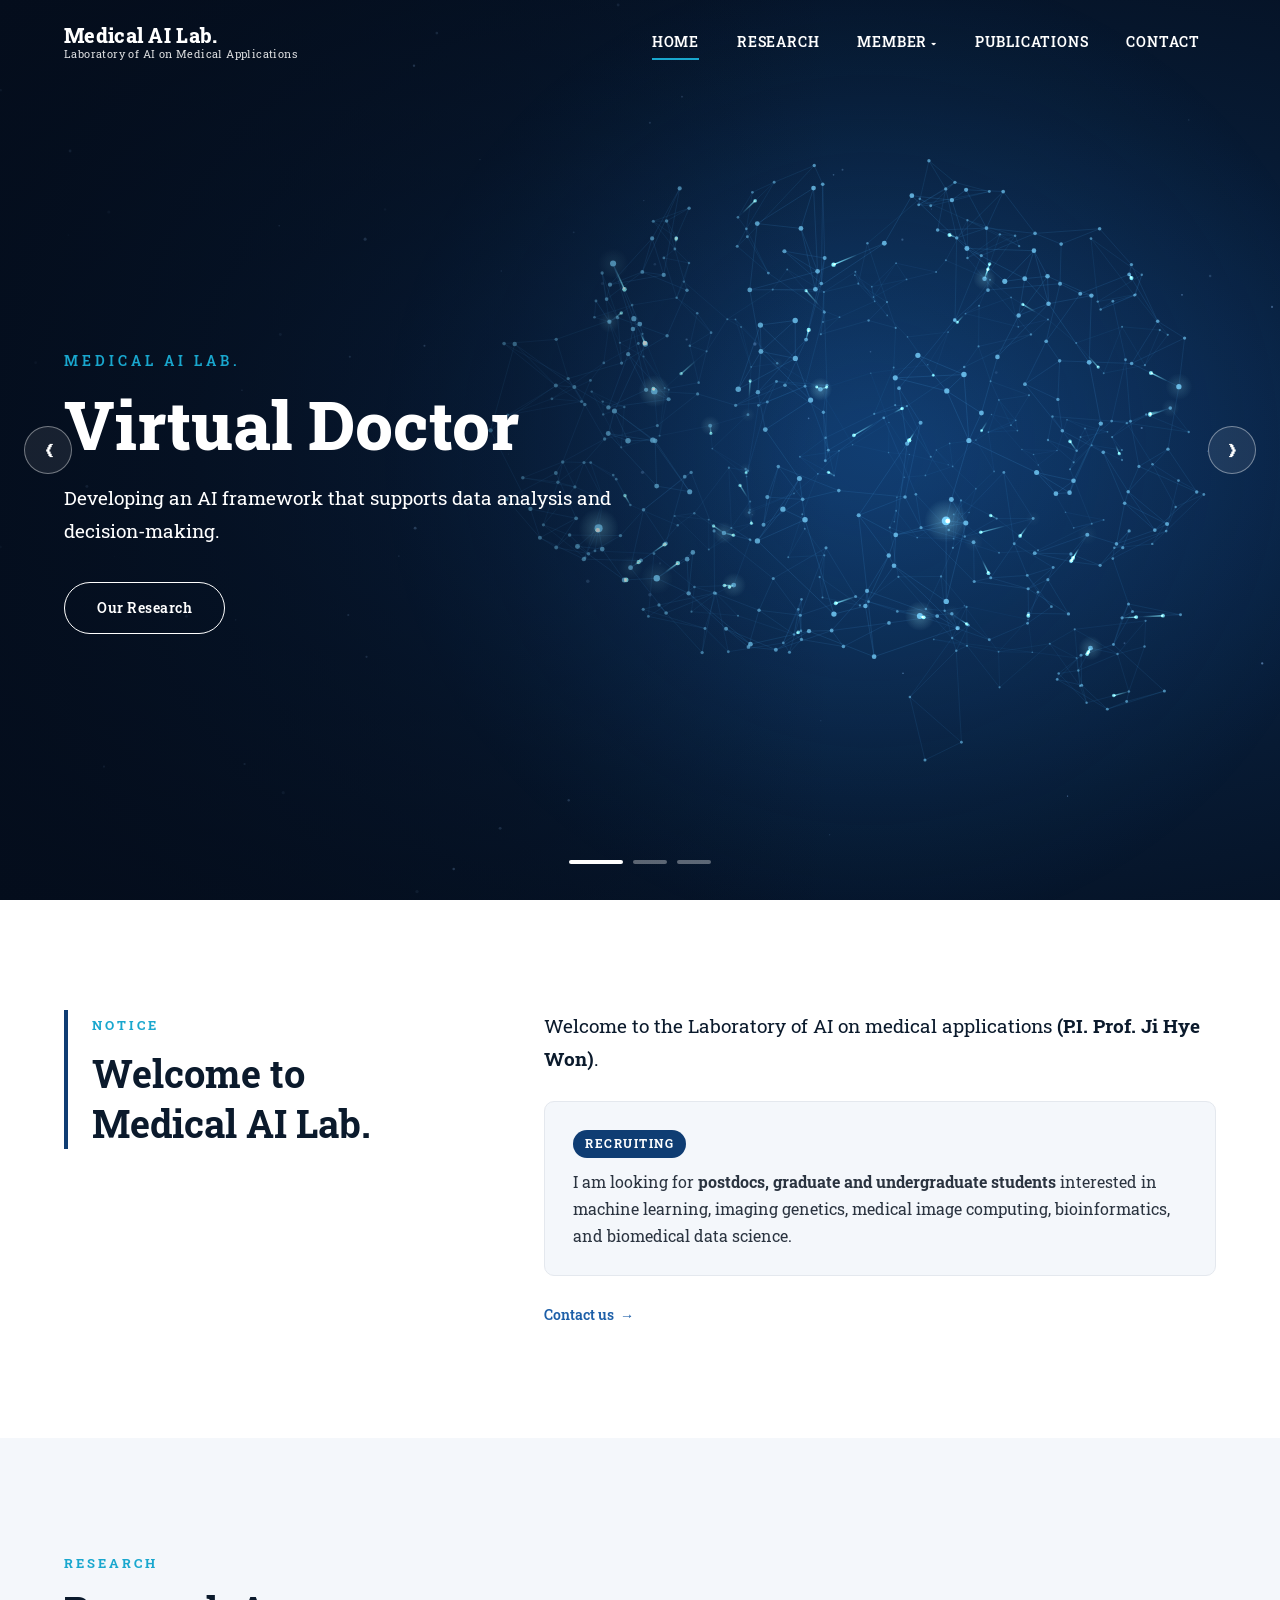
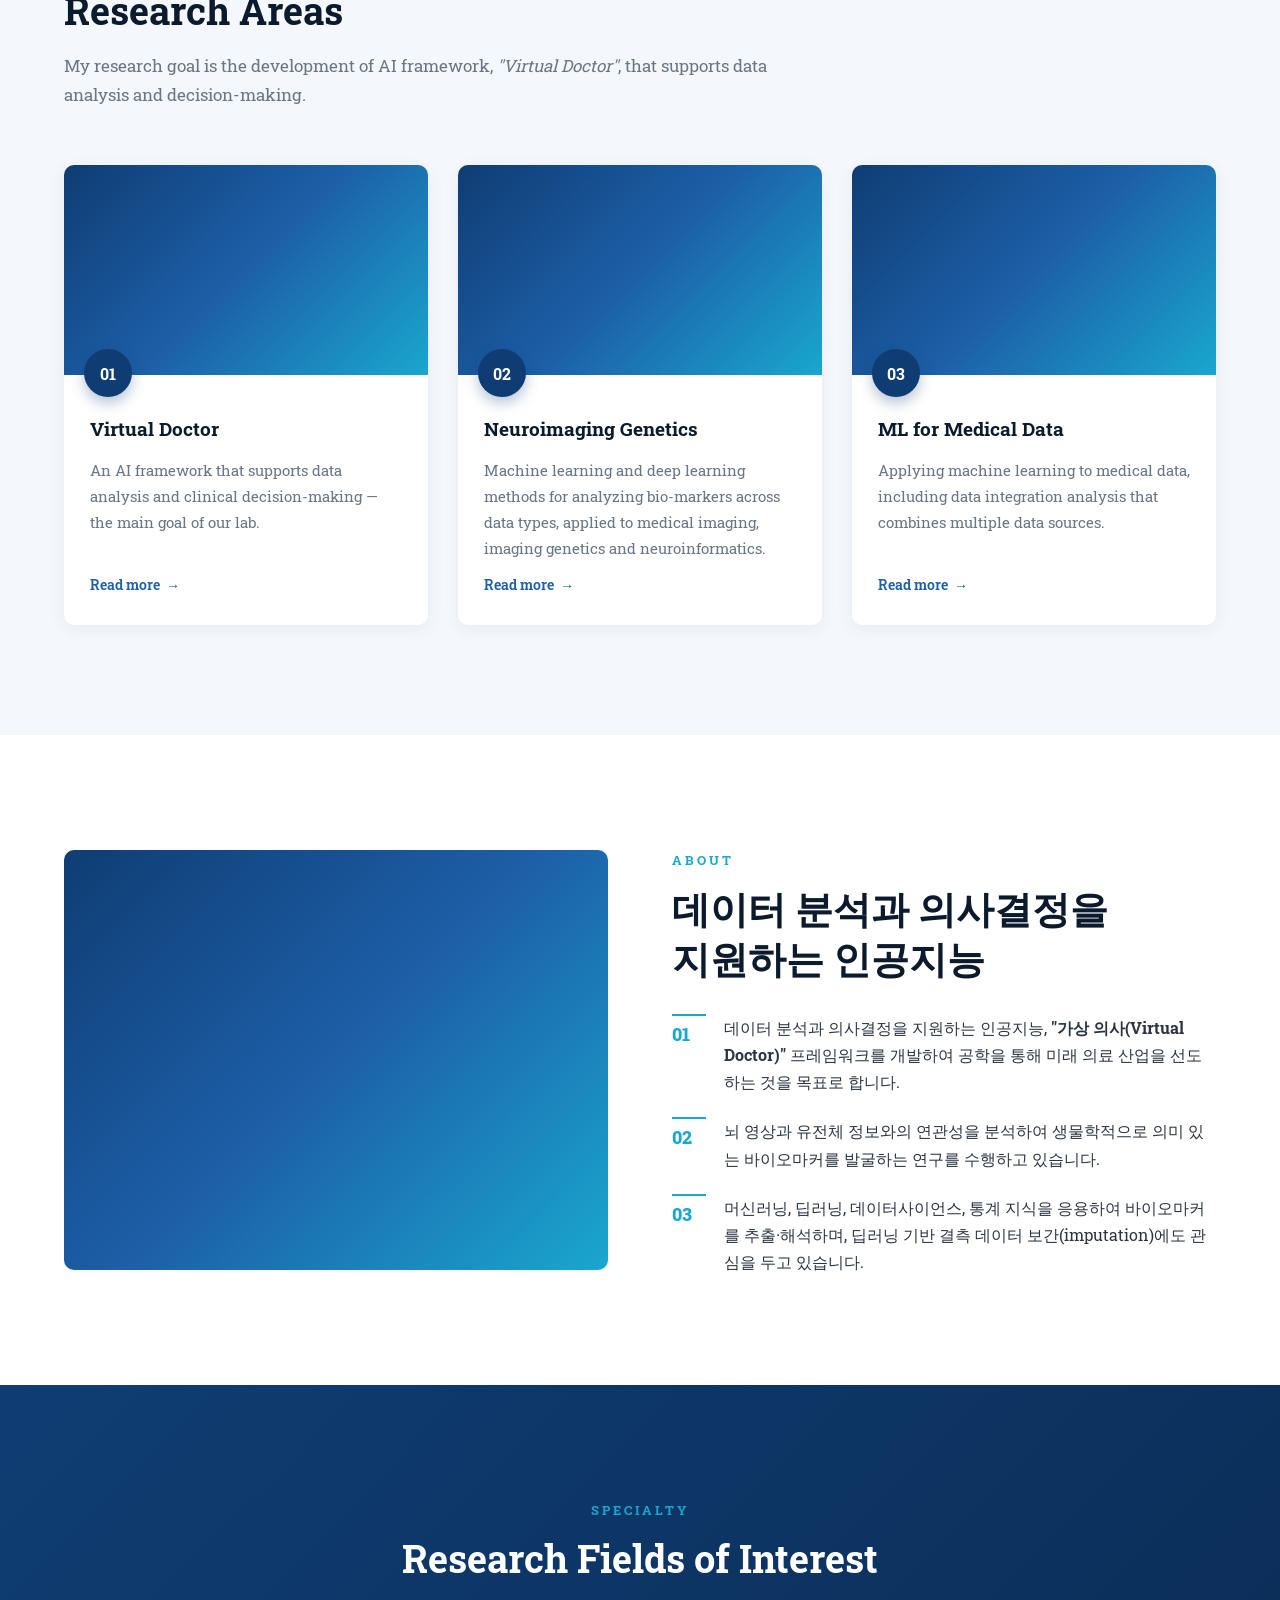
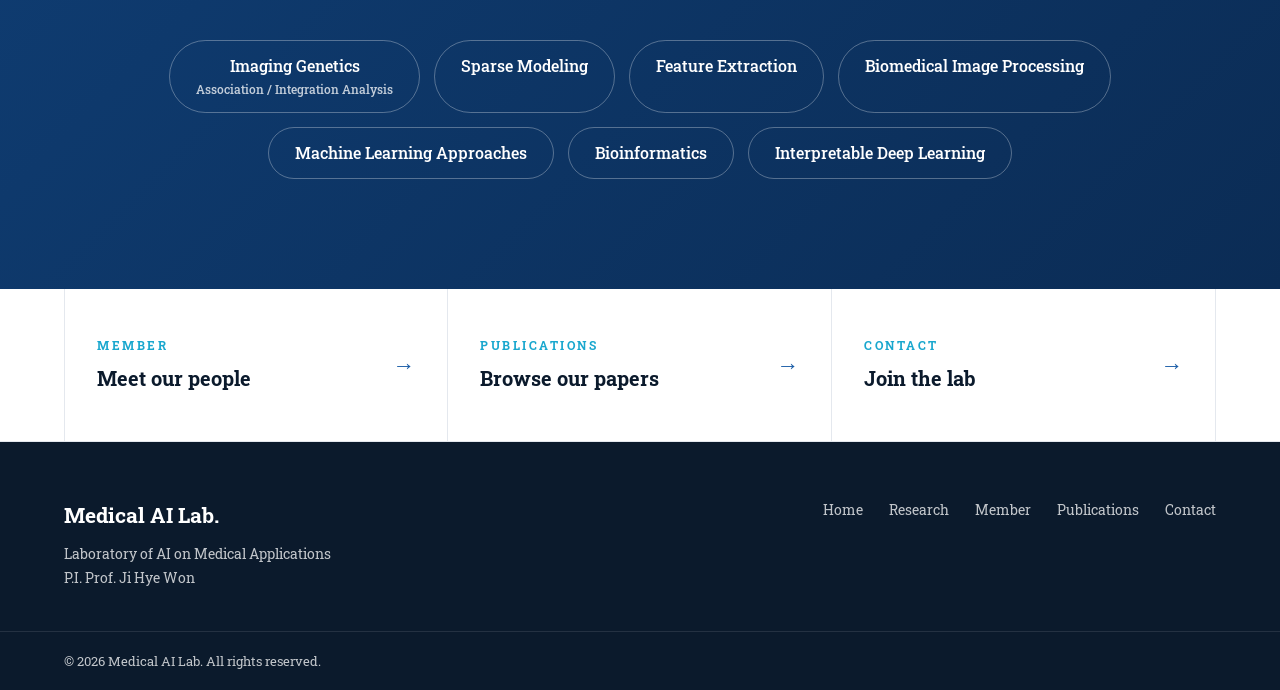
==== commit 8f1b33ac: "Merge pull request #3 from mai-pknu/HyunJu/2-fix-member Hyun ju/2 fix member" ====
--- a/index.html
+++ b/index.html
@@ -28,9 +28,9 @@
           <li><a href="index.html" class="nav__link is-active">HOME</a></li>
           <li><a href="research.html" class="nav__link">RESEARCH</a></li>
           <li class="nav__item--dropdown">
-            <a href="member.html" class="nav__link">MEMBER <span class="caret">▾</span></a>
+            <a href="faculty.html" class="nav__link">MEMBER <span class="caret">▾</span></a>
             <ul class="dropdown">
-              <li><a href="member.html#faculty">Faculty</a></li>
+              <li><a href="faculty.html">Faculty</a></li>
               <li><a href="member.html#current">Current</a></li>
             </ul>
           </li>
@@ -224,7 +224,7 @@
       <ul class="footer__nav">
         <li><a href="index.html">Home</a></li>
         <li><a href="research.html">Research</a></li>
-        <li><a href="member.html">Member</a></li>
+        <li><a href="faculty.html">Member</a></li>
         <li><a href="publications.html">Publications</a></li>
         <li><a href="contact.html">Contact</a></li>
       </ul>
--- a/css/style.css
+++ b/css/style.css
@@ -265,10 +265,8 @@
   padding: 18px 18px 16px; font-family: var(--font-en); font-weight: 600; font-size: .9rem; color: var(--muted);
   border-bottom: 3px solid transparent; transition: color .2s, border-color .2s;
 }
-.member-tabs button span { display: inline-block; min-width: 22px; padding: 1px 7px; margin-left: 4px; border-radius: 10px; background: var(--bg-soft); font-size: .75rem; color: var(--muted); }
 .member-tabs button:hover { color: var(--primary); }
 .member-tabs button.is-active { color: var(--primary); border-bottom-color: var(--primary); }
-.member-tabs button.is-active span { background: var(--primary); color: var(--white); }
 
 .member-section { padding-top: 70px; }
 .m-group { margin-bottom: 80px; scroll-margin-top: 140px; }
@@ -276,42 +274,38 @@
 .m-group__head { display: flex; align-items: baseline; gap: 12px; padding-bottom: 16px; margin-bottom: 34px; border-bottom: 2px solid var(--dark); }
 .m-group__title { font-family: var(--font-en); font-size: 1.7rem; font-weight: 700; color: var(--dark); }
 .m-group__ko { color: var(--muted); font-size: .95rem; }
-.m-group__count { margin-left: auto; font-family: var(--font-en); font-weight: 700; color: var(--accent); }
 
 .m-grid { display: grid; grid-template-columns: repeat(auto-fill, minmax(250px, 1fr)); gap: 28px; }
 
-.m-card { background: var(--white); border: 1px solid var(--line); border-radius: var(--radius); overflow: hidden; cursor: pointer; display: flex; flex-direction: column; transition: transform .3s, box-shadow .3s, border-color .3s; }
-.m-card:hover, .m-card:focus-visible { transform: translateY(-6px); box-shadow: 0 16px 36px rgba(15,61,115,.14); border-color: transparent; outline: none; }
+.m-card { background: var(--white); border: 1px solid var(--line); border-radius: 0; overflow: hidden; cursor: pointer; display: flex; flex-direction: column; transition: box-shadow .3s, border-color .3s; }
+.m-card:hover, .m-card:focus-visible { box-shadow: 0 16px 36px rgba(15,61,115,.14); border-color: transparent; outline: none; }
 .m-card__photo { position: relative; aspect-ratio: 1 / 1; overflow: hidden; background: var(--bg-soft); }
 .m-card__img { width: 100%; height: 100%; object-fit: cover; transition: transform .5s; }
 .m-card:hover .m-card__img { transform: scale(1.06); }
 .m-card__img--empty, .md__img--empty { display: grid; place-items: center; font-family: var(--font-en); font-weight: 800; font-size: 3rem; color: var(--white); background: linear-gradient(135deg, var(--primary), var(--accent)); }
-.m-card__more { position: absolute; inset: auto 0 0 0; padding: 12px; text-align: center; font-family: var(--font-en); font-size: .8rem; font-weight: 600; letter-spacing: 1.5px; text-transform: uppercase; color: var(--white); background: linear-gradient(0deg, rgba(15,61,115,.9), rgba(15,61,115,0)); transform: translateY(100%); transition: transform .3s; }
-.m-card:hover .m-card__more { transform: none; }
 .m-card__body { padding: 20px 22px 18px; display: flex; flex-direction: column; gap: 8px; flex: 1; }
 .m-card__position { font-family: var(--font-en); font-size: .72rem; font-weight: 700; letter-spacing: 1.5px; text-transform: uppercase; color: var(--accent); }
 .m-card__name { font-family: var(--font-en); font-size: 1.2rem; font-weight: 700; color: var(--dark); line-height: 1.3; }
 .m-card__name small { margin-left: 8px; font-family: var(--font-ko); font-size: .9rem; font-weight: 500; color: var(--muted); }
 .m-card__dept { font-size: .85rem; color: var(--muted); }
 .m-card__tags { display: flex; flex-wrap: wrap; gap: 6px; margin-top: 4px; }
-.m-card__tags li { font-size: .74rem; padding: 3px 10px; border-radius: 12px; background: var(--bg-soft); color: var(--primary); font-weight: 500; }
+.m-card__tags li { font-size: .74rem; padding: 3px 10px; border-radius: 0; background: var(--bg-soft); color: var(--primary); font-weight: 500; }
 .m-card__foot { margin-top: auto; padding-top: 12px; border-top: 1px solid var(--line); display: flex; justify-content: space-between; align-items: center; gap: 8px; font-size: .78rem; }
 .m-card__mail { color: var(--muted); overflow: hidden; text-overflow: ellipsis; white-space: nowrap; }
 .m-card__mail:hover { color: var(--primary-2); }
-.m-card__pubs { flex: none; font-family: var(--font-en); font-weight: 700; color: var(--primary); }
 
 /* ---------- Modal ---------- */
 .modal { position: fixed; inset: 0; z-index: 200; display: grid; place-items: center; padding: 24px; visibility: hidden; opacity: 0; transition: opacity .25s, visibility .25s; }
 .modal.is-open { visibility: visible; opacity: 1; }
 .modal__backdrop { position: absolute; inset: 0; background: rgba(4,13,28,.7); backdrop-filter: blur(4px); }
-.modal__dialog { position: relative; width: min(1040px, 100%); max-height: calc(100vh - 48px); overflow-y: auto; background: var(--white); border-radius: 14px; box-shadow: 0 30px 80px rgba(0,0,0,.35); transform: translateY(24px) scale(.98); transition: transform .3s; }
+.modal__dialog { position: relative; width: min(1040px, 100%); max-height: calc(100vh - 48px); overflow-y: auto; background: var(--white); border-radius: 0; box-shadow: 0 30px 80px rgba(0,0,0,.35); transform: translateY(24px) scale(.98); transition: transform .3s; }
 .modal.is-open .modal__dialog { transform: none; }
 .modal__close { position: absolute; top: 14px; right: 14px; z-index: 2; width: 40px; height: 40px; border-radius: 50%; border: 0; background: var(--bg-soft); color: var(--dark); font-size: 1rem; cursor: pointer; transition: background .2s, transform .2s; }
 .modal__close:hover { background: var(--line); transform: rotate(90deg); }
 
 .md { display: grid; grid-template-columns: 300px 1fr; }
 .md__side { background: linear-gradient(180deg, var(--primary) 0%, #0b2c55 100%); color: var(--white); padding: 40px 30px; display: flex; flex-direction: column; align-items: flex-start; gap: 6px; }
-.md__img { width: 100%; aspect-ratio: 1 / 1; object-fit: cover; border-radius: 10px; margin-bottom: 16px; box-shadow: 0 10px 24px rgba(0,0,0,.25); }
+.md__img { width: 100%; aspect-ratio: 1 / 1; object-fit: cover; border-radius: 0; margin-bottom: 16px; box-shadow: 0 10px 24px rgba(0,0,0,.25); }
 .md__position { font-family: var(--font-en); font-size: .75rem; font-weight: 700; letter-spacing: 2px; text-transform: uppercase; color: var(--accent); }
 .md__name { font-family: var(--font-en); font-size: 1.6rem; font-weight: 800; line-height: 1.2; }
 .md__name-ko { font-size: 1.05rem; opacity: .85; }
@@ -328,7 +322,7 @@
 .md-sec__title::before { content: ""; width: 4px; height: 18px; background: var(--accent); border-radius: 2px; }
 .md__cnt { font-size: .75rem; padding: 2px 9px; border-radius: 10px; background: var(--bg-soft); color: var(--primary); }
 .md__tags { display: flex; flex-wrap: wrap; gap: 8px; }
-.md__tags li { padding: 7px 16px; border-radius: 20px; background: var(--bg-soft); border: 1px solid var(--line); color: var(--primary); font-family: var(--font-en); font-weight: 600; font-size: .85rem; }
+.md__tags li { padding: 7px 16px; border-radius: 0; background: var(--bg-soft); border: 1px solid var(--line); color: var(--primary); font-family: var(--font-en); font-weight: 600; font-size: .85rem; }
 .md__awards li { display: flex; align-items: center; gap: 10px; padding: 10px 0; }
 .md__award-icon { font-size: 1.1rem; }
 .pub-block + .pub-block { margin-top: 20px; }
@@ -351,3 +345,122 @@
   .modal { padding: 0; }
   .modal__dialog { max-height: 100vh; height: 100vh; border-radius: 0; }
 }
+
+/* =========================================================
+   FACULTY
+   ========================================================= */
+.faculty { padding-top: 70px; }
+.faculty__card { grid-template-columns: 340px 1fr; border-radius: 14px; overflow: hidden; background: var(--white); box-shadow: 0 18px 50px rgba(11,26,44,.1); }
+.faculty__card .md__side { padding: 44px 34px; background: none; color: var(--text); }
+.faculty__card .md__img { box-shadow: 0 10px 24px rgba(11,26,44,.12); }
+.faculty__card .md__name { color: var(--dark); }
+.faculty__card .md__name-ko { color: var(--muted); opacity: 1; }
+.faculty__card .md__dept { color: var(--dark); }
+.faculty__card .md__dept span { color: var(--muted); opacity: 1; }
+.faculty__card .md__mail { border-top-color: var(--line); }
+.faculty__card .md__mail a { color: var(--text); opacity: 1; }
+.faculty__card .md__mail a:hover { color: var(--primary-2); }
+.faculty__card .md__links a { border-color: var(--line); color: var(--primary); }
+.faculty__card .md__links a:hover { background: var(--bg-soft); border-color: var(--accent); }
+.faculty__img { aspect-ratio: 3 / 4; object-position: top; }
+.faculty__card .md__main { min-width: 0; padding: 50px 54px 46px; gap: 40px; }
+.faculty__lead { font-size: 1.15rem; font-weight: 600; color: var(--primary); margin-bottom: 14px; }
+.faculty__text { display: flex; flex-direction: column; gap: 10px; color: var(--text); font-size: .95rem; word-break: keep-all; }
+
+.timeline { list-style: none; position: relative; padding-left: 26px; display: flex; flex-direction: column; gap: 26px; }
+.timeline::before { content: ""; position: absolute; left: 5px; top: 8px; bottom: 8px; width: 2px; background: var(--line); }
+.timeline li { position: relative; }
+.timeline li::before { content: ""; position: absolute; left: -26px; top: 6px; width: 12px; height: 12px; border-radius: 50%; background: var(--white); border: 3px solid var(--accent); }
+.timeline li:first-child::before { background: var(--accent); }
+.timeline__date { display: block; font-family: var(--font-en); font-size: .78rem; font-weight: 700; letter-spacing: 1px; color: var(--accent); }
+.timeline__title { display: block; font-family: var(--font-en); font-size: 1.05rem; color: var(--dark); margin: 2px 0 4px; }
+.timeline__desc { font-size: .9rem; color: var(--muted); line-height: 1.6; }
+.timeline__note { margin-top: 6px; font-size: .85rem; color: var(--text); }
+.timeline__note a { color: var(--primary-2); text-decoration: underline; text-underline-offset: 3px; }
+
+.faculty__contact { display: grid; grid-template-columns: 80px 1fr; gap: 10px 16px; font-size: .92rem; }
+.faculty__contact dt { font-family: var(--font-en); font-weight: 700; color: var(--dark); }
+.faculty__contact dd { color: var(--text); }
+.faculty__contact a { color: var(--primary-2); }
+.faculty__contact a:hover { text-decoration: underline; }
+
+.faculty__card .pub-list a { color: var(--primary-2); overflow-wrap: anywhere; }
+.faculty__card .pub-list a:hover { text-decoration: underline; }
+.faculty__legend { margin-top: 14px; font-size: .78rem; color: var(--muted); }
+
+.grant-list { list-style: none; display: flex; flex-direction: column; gap: 12px; }
+.grant-list li { padding: 16px 20px; border-radius: var(--radius); background: var(--bg-soft); border-left: 3px solid var(--accent); }
+.grant__title { display: block; color: var(--dark); font-size: .98rem; }
+.grant__meta { display: block; margin-top: 2px; font-family: var(--font-en); font-size: .78rem; font-weight: 600; color: var(--accent); }
+.grant__desc { margin-top: 6px; font-size: .9rem; color: var(--text); word-break: keep-all; }
+
+@media (max-width: 820px) {
+  .faculty { padding-top: 40px; }
+  .faculty__card { grid-template-columns: minmax(0, 1fr); }
+  .faculty__card .md__side { padding: 36px 24px 28px; }
+  .faculty__img { width: 200px; }
+  .faculty__card .md__main { padding: 32px 22px; }
+  .faculty__contact { grid-template-columns: 1fr; gap: 2px; }
+  .faculty__contact dd { margin-bottom: 10px; }
+}
+
+/* =========================================================
+   CONTACT
+   ========================================================= */
+.contact__grid { display: grid; grid-template-columns: minmax(0, 5fr) minmax(0, 7fr); gap: 60px; align-items: stretch; }
+.contact__list { margin-top: 34px; display: flex; flex-direction: column; }
+.contact__item { padding: 20px 0; border-top: 1px solid var(--line); }
+.contact__item:last-child { border-bottom: 1px solid var(--line); }
+.contact__item dt { font-family: var(--font-en); font-size: .78rem; font-weight: 700; letter-spacing: 2px; text-transform: uppercase; color: var(--accent); margin-bottom: 4px; }
+.contact__item dd { color: var(--dark); font-size: 1rem; word-break: keep-all; }
+.contact__item a { color: var(--primary-2); }
+.contact__item a:hover { text-decoration: underline; }
+.contact__map { min-height: 420px; border-radius: 14px; overflow: hidden; box-shadow: 0 18px 50px rgba(11,26,44,.1); }
+.contact__map iframe { display: block; width: 100%; height: 100%; min-height: 420px; border: 0; }
+
+@media (max-width: 860px) {
+  .contact__grid { grid-template-columns: minmax(0, 1fr); gap: 40px; }
+  .contact__map, .contact__map iframe { min-height: 320px; }
+}
+
+/* =========================================================
+   RESEARCH
+   ========================================================= */
+.research-intro { padding-bottom: 40px; }
+.research-intro .section__header { margin-bottom: 0; }
+
+.research-areas { padding-top: 40px; }
+.research-area { display: grid; grid-template-columns: minmax(0, 1fr) minmax(0, 1fr); gap: 64px; align-items: center; padding: 60px 0; border-top: 1px solid var(--line); scroll-margin-top: 80px; }
+.research-area:first-child { border-top: 0; padding-top: 0; }
+.research-area--reverse .research-area__img { order: 2; }
+.research-area__img { border-radius: 14px; overflow: hidden; background: var(--white); border: 1px solid var(--line); box-shadow: 0 18px 50px rgba(11,26,44,.08); }
+.research-area__img img { width: 100%; aspect-ratio: 16 / 9; object-fit: contain; background: #fff; }
+.research-area__num { font-family: var(--font-en); font-size: 3rem; font-weight: 800; line-height: 1; color: var(--accent); opacity: .35; }
+.research-area__title { margin-top: 6px; font-family: var(--font-en); font-size: clamp(1.5rem, 2.6vw, 2rem); font-weight: 700; color: var(--dark); line-height: 1.25; }
+.research-area__lead { margin: 10px 0 16px; font-weight: 600; color: var(--primary-2); }
+.research-area__body > p:not(.research-area__lead) { color: var(--text); font-size: .95rem; }
+.research-area__body > p + p { margin-top: 10px; }
+.research-area__topics { margin-top: 22px; display: flex; flex-wrap: wrap; gap: 8px; }
+.research-area__topics li { padding: 6px 14px; border-radius: 20px; background: var(--bg-soft); border: 1px solid var(--line); color: var(--primary); font-family: var(--font-en); font-weight: 600; font-size: .8rem; }
+
+@media (max-width: 960px) {
+  .research-area { grid-template-columns: minmax(0, 1fr); gap: 28px; padding: 48px 0; }
+  .research-area--reverse .research-area__img { order: 0; }
+}
+
+/* =========================================================
+   PUBLICATIONS
+   ========================================================= */
+.publications__inner { max-width: 1000px; }
+.pub-year { display: grid; grid-template-columns: 110px minmax(0, 1fr); gap: 24px; padding: 30px 0; border-top: 1px solid var(--line); }
+.pub-year__label { font-family: var(--font-en); font-size: 1.6rem; font-weight: 800; color: var(--primary); line-height: 1.2; }
+.pub-list--page li { font-size: .95rem; padding-left: 40px; }
+.pub-list--page li::before { content: "[" attr(data-num) "]"; }
+.pub-list--page a { color: var(--primary-2); overflow-wrap: anywhere; }
+.pub-list--page a:hover { text-decoration: underline; }
+.publications__grants-head { margin-top: 90px; margin-bottom: 32px; }
+.grant-list--page li { padding: 20px 24px; }
+
+@media (max-width: 640px) {
+  .pub-year { grid-template-columns: minmax(0, 1fr); gap: 12px; }
+}
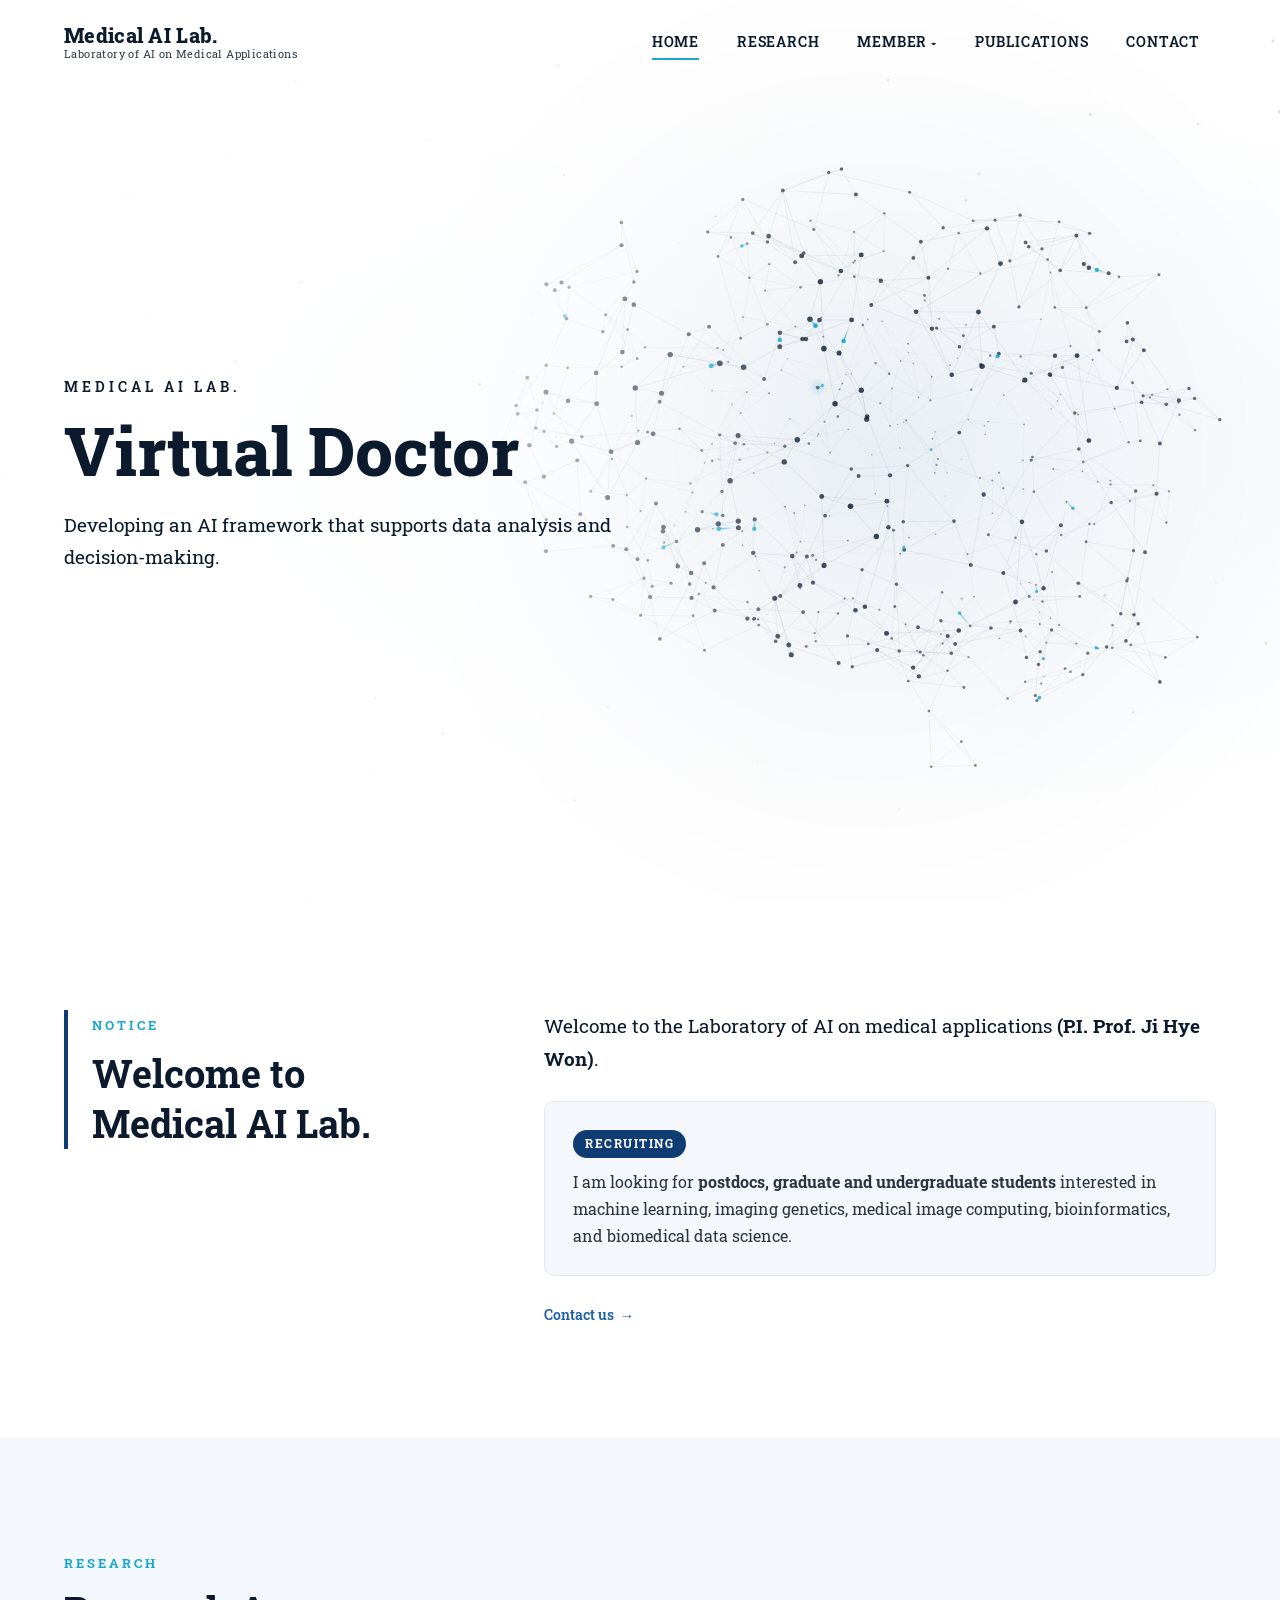
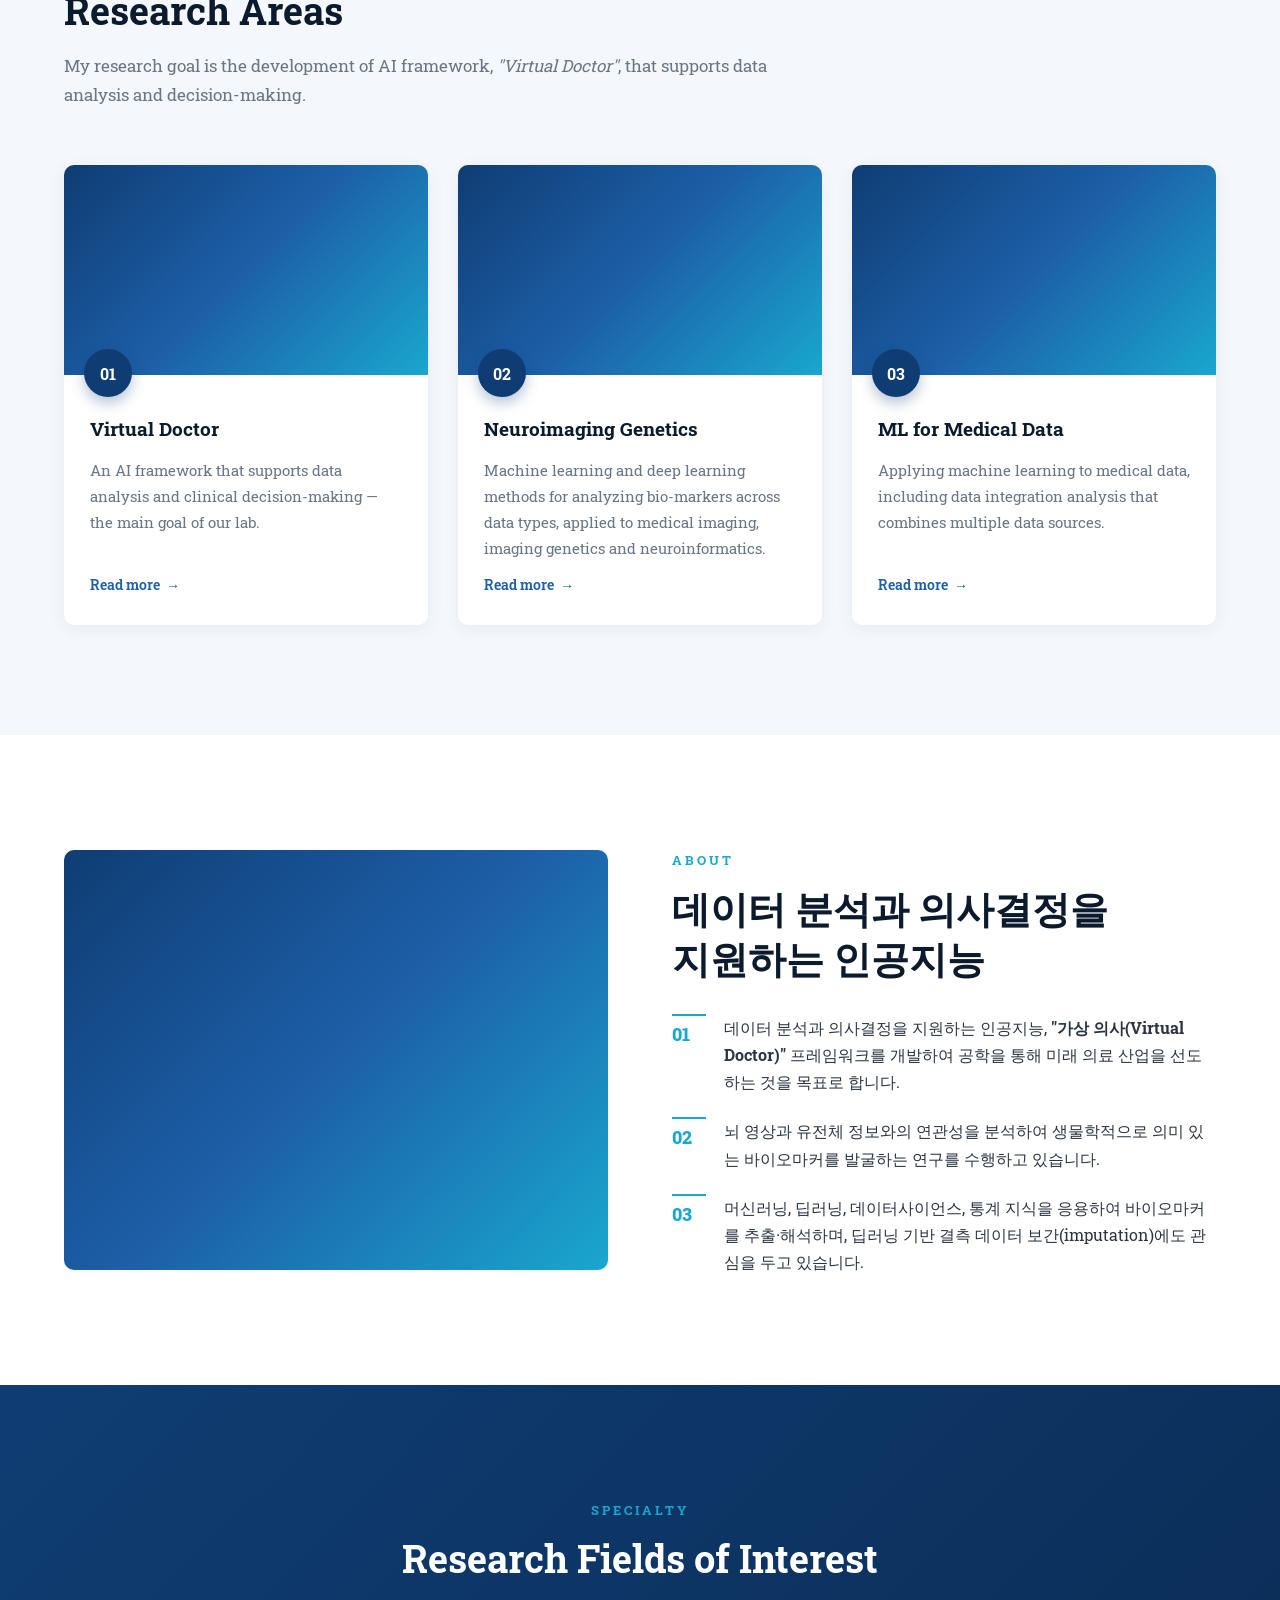
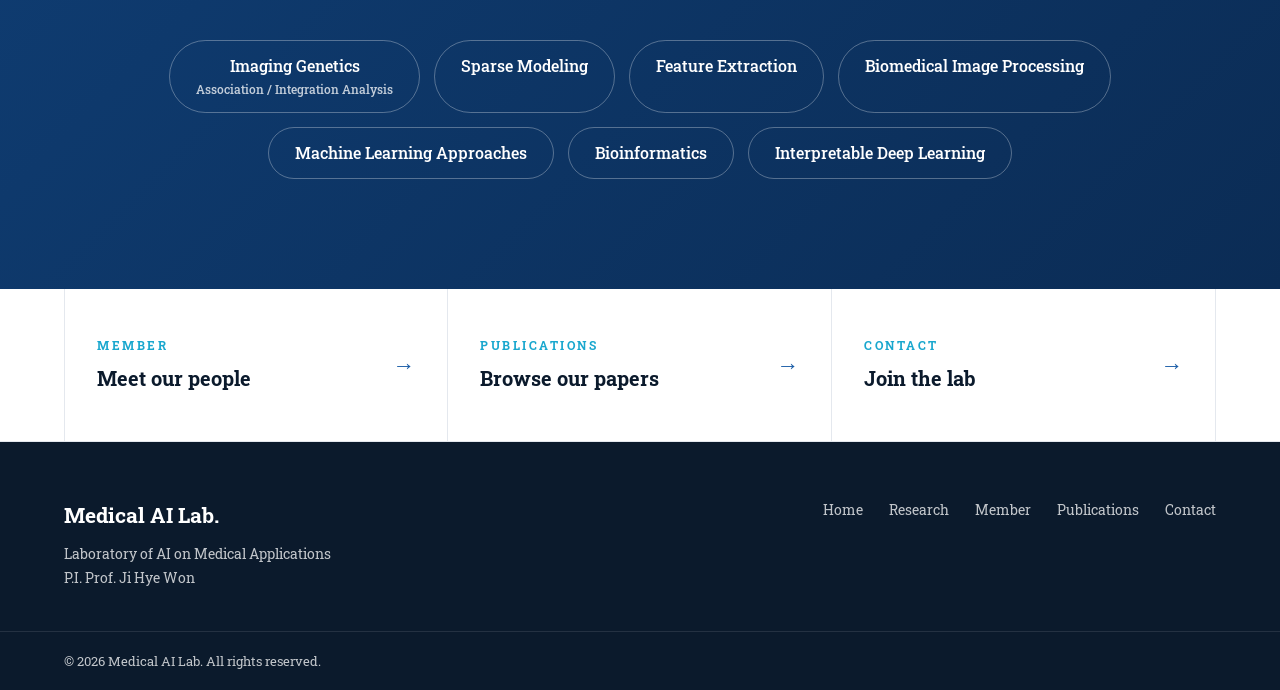
==== commit 82ff5cb3: "병합함,,," ====
--- a/index.html
+++ b/index.html
@@ -45,7 +45,7 @@
     </div>
   </header>
 
-  <!-- ================= HERO SLIDER ================= -->
+  <!-- ================= HERO ================= -->
   <section class="hero" id="hero">
     <canvas class="hero__canvas" id="brainCanvas" aria-hidden="true"></canvas>
     <div class="hero__overlay"></div>
@@ -55,30 +55,9 @@
           <p class="hero__eyebrow">Medical AI Lab.</p>
           <h1 class="hero__title">Virtual Doctor</h1>
           <p class="hero__desc">Developing an AI framework that supports data analysis and decision-making.</p>
-          <a href="research.html" class="btn btn--light">Our Research</a>
-        </div>
-      </div>
-      <div class="hero__slide">
-        <div class="container hero__content">
-          <p class="hero__eyebrow">Research</p>
-          <h1 class="hero__title">Neuroimaging Genetics</h1>
-          <p class="hero__desc">Discovering biologically meaningful biomarkers by linking brain imaging and genomic data.</p>
-          <a href="research.html" class="btn btn--light">Learn More</a>
-        </div>
-      </div>
-      <div class="hero__slide">
-        <div class="container hero__content">
-          <p class="hero__eyebrow">Research</p>
-          <h1 class="hero__title">Machine Learning for Medical Data</h1>
-          <p class="hero__desc">Machine learning, deep learning and data integration for medical applications.</p>
-          <a href="research.html" class="btn btn--light">Learn More</a>
-        </div>
-      </div>
-    </div>
-
-    <button class="hero__arrow hero__arrow--prev" aria-label="이전 슬라이드">&#10094;</button>
-    <button class="hero__arrow hero__arrow--next" aria-label="다음 슬라이드">&#10095;</button>
-    <div class="hero__dots" id="heroDots"></div>
+        </div>
+      </div>
+    </div>
   </section>
 
   <main>
--- a/css/style.css
+++ b/css/style.css
@@ -40,20 +40,20 @@
 }
 .header__inner { height: 100%; display: flex; align-items: center; justify-content: space-between; }
 
-.logo { display: flex; align-items: center; gap: 12px; color: var(--white); transition: color .3s; }
+.logo { display: flex; align-items: center; gap: 12px; color: var(--dark); transition: color .3s; }
 .logo__img { height: 44px; width: auto; border-radius: 6px; background: rgba(255,255,255,.9); padding: 3px; }
 .logo__img.is-missing { display: none; }
 .logo__text { display: flex; flex-direction: column; line-height: 1.2; }
 .logo__text strong { font-family: var(--font-en); font-size: 1.25rem; font-weight: 800; letter-spacing: .3px; }
 .logo__text small { font-family: var(--font-en); font-size: .7rem; opacity: .85; letter-spacing: .4px; }
-.header.is-scrolled .logo { color: var(--primary); }
+.header.is-scrolled .logo { color: var(--dark); }
 
 .nav__list { display: flex; gap: 6px; }
 .nav__list > li { position: relative; }
 .nav__link {
   display: block; padding: 10px 16px;
   font-family: var(--font-en); font-size: .88rem; font-weight: 600; letter-spacing: .8px;
-  color: var(--white); position: relative; transition: color .2s;
+  color: var(--dark); position: relative; transition: color .2s;
 }
 .nav__link::after {
   content: ""; position: absolute; left: 16px; right: 16px; bottom: 4px; height: 2px;
@@ -76,7 +76,7 @@
 .dropdown a:hover { background: var(--bg-soft); color: var(--primary-2); }
 
 .hamburger { display: none; background: none; border: 0; cursor: pointer; width: 32px; height: 24px; position: relative; }
-.hamburger span { position: absolute; left: 0; width: 100%; height: 2px; background: var(--white); transition: .3s; }
+.hamburger span { position: absolute; left: 0; width: 100%; height: 2px; background: var(--dark); transition: .3s; }
 .hamburger span:nth-child(1) { top: 0; } .hamburger span:nth-child(2) { top: 11px; } .hamburger span:nth-child(3) { top: 22px; }
 .header.is-scrolled .hamburger span, .header.menu-open .hamburger span { background: var(--dark); }
 .header.menu-open .hamburger span:nth-child(1) { top: 11px; transform: rotate(45deg); }
@@ -86,45 +86,30 @@
 /* ---------- Hero ---------- */
 .hero {
   position: relative; height: 100vh; min-height: 560px; overflow: hidden;
-  background: radial-gradient(ellipse at 70% 50%, #0d2f5c 0%, #071a33 55%, #040d1c 100%);
+  background: radial-gradient(ellipse at 70% 50%, #f3f8fd 0%, #ffffff 60%);
 }
 .hero { cursor: grab; }
 .hero__canvas { position: absolute; inset: 0; width: 100%; height: 100%; display: block; z-index: 0; }
 .hero__overlay {
   position: absolute; inset: 0; z-index: 1; pointer-events: none;
-  background: linear-gradient(90deg, rgba(4,13,28,.85) 0%, rgba(4,13,28,.45) 40%, rgba(4,13,28,0) 65%);
+  background: linear-gradient(90deg, rgba(255,255,255,.9) 0%, rgba(255,255,255,.55) 40%, rgba(255,255,255,0) 65%);
 }
 .hero__slides { position: absolute; inset: 0; z-index: 2; pointer-events: none; }
 .hero__slide { position: absolute; inset: 0; opacity: 0; transition: opacity 1s ease; }
 .hero__slide.is-active { opacity: 1; z-index: 1; }
-.hero__slide .btn { pointer-events: auto; }
 @media (max-width: 860px) {
-  .hero__overlay { background: linear-gradient(180deg, rgba(4,13,28,.35) 0%, rgba(4,13,28,.75) 100%); }
-}
-.hero__content { position: relative; height: 100%; display: flex; flex-direction: column; justify-content: center; color: var(--white); padding-top: var(--header-h); }
-.hero__eyebrow { font-family: var(--font-en); letter-spacing: 4px; text-transform: uppercase; font-size: .85rem; color: var(--accent); font-weight: 600; margin-bottom: 14px; }
-.hero__title { font-family: var(--font-en); font-size: clamp(2.2rem, 5.5vw, 4.2rem); font-weight: 800; line-height: 1.12; max-width: 820px; }
-.hero__desc { margin: 20px 0 34px; font-size: clamp(1rem, 1.6vw, 1.2rem); max-width: 620px; opacity: .9; }
+  .hero__overlay { background: linear-gradient(180deg, rgba(255,255,255,.3) 0%, rgba(255,255,255,.8) 100%); }
+}
+.hero__content { position: relative; height: 100%; display: flex; flex-direction: column; justify-content: center; color: var(--dark); padding-top: var(--header-h); }
+.hero__eyebrow { font-family: var(--font-en); letter-spacing: 4px; text-transform: uppercase; font-size: .85rem; color: var(--dark); font-weight: 600; margin-bottom: 14px; }
+.hero__title { font-family: var(--font-en); font-size: clamp(2.2rem, 5.5vw, 4.2rem); font-weight: 800; line-height: 1.12; max-width: 820px; color: var(--dark); }
+.hero__desc { margin: 20px 0 34px; font-size: clamp(1rem, 1.6vw, 1.2rem); max-width: 620px; color: var(--dark); }
 .hero__slide.is-active .hero__eyebrow,
 .hero__slide.is-active .hero__title,
-.hero__slide.is-active .hero__desc,
-.hero__slide.is-active .btn { animation: fadeUp .9s both; }
+.hero__slide.is-active .hero__desc { animation: fadeUp .9s both; }
 .hero__slide.is-active .hero__title { animation-delay: .15s; }
 .hero__slide.is-active .hero__desc { animation-delay: .3s; }
-.hero__slide.is-active .btn { animation-delay: .45s; }
 @keyframes fadeUp { from { opacity: 0; transform: translateY(24px); } to { opacity: 1; transform: none; } }
-
-.hero__arrow {
-  position: absolute; top: 50%; z-index: 5; transform: translateY(-50%);
-  width: 48px; height: 48px; border-radius: 50%;
-  border: 1px solid rgba(255,255,255,.4); background: rgba(255,255,255,.08);
-  color: var(--white); font-size: 1.1rem; cursor: pointer; transition: background .2s;
-}
-.hero__arrow:hover { background: rgba(255,255,255,.25); }
-.hero__arrow--prev { left: 24px; } .hero__arrow--next { right: 24px; }
-.hero__dots { position: absolute; bottom: 36px; left: 50%; transform: translateX(-50%); z-index: 5; display: flex; gap: 10px; }
-.hero__dots button { width: 34px; height: 4px; border: 0; border-radius: 2px; background: rgba(255,255,255,.35); cursor: pointer; transition: background .3s, width .3s; }
-.hero__dots button.is-active { background: var(--white); width: 54px; }
 
 /* image fallback (when remote image fails) */
 .no-img { background-image: linear-gradient(135deg, #0f3d73 0%, #1d5fa8 50%, #19a7ce 100%) !important; }
@@ -223,7 +208,7 @@
     box-shadow: -10px 0 30px rgba(0,0,0,.1);
   }
   .header.menu-open .nav { transform: none; }
-  .header.menu-open .logo { color: var(--primary); }
+  .header.menu-open .logo { color: var(--dark); }
   .nav__list { flex-direction: column; gap: 0; }
   .nav__link { color: var(--dark) !important; padding: 14px 0; border-bottom: 1px solid var(--line); }
   .nav__link::after { display: none; }
@@ -235,7 +220,6 @@
   .section { padding: 76px 0; }
   .cards, .quick__grid { grid-template-columns: 1fr; }
   .quick__item { border-left: 1px solid var(--line); border-bottom: 1px solid var(--line); }
-  .hero__arrow { display: none; }
   .logo__text small { display: none; }
 }
 
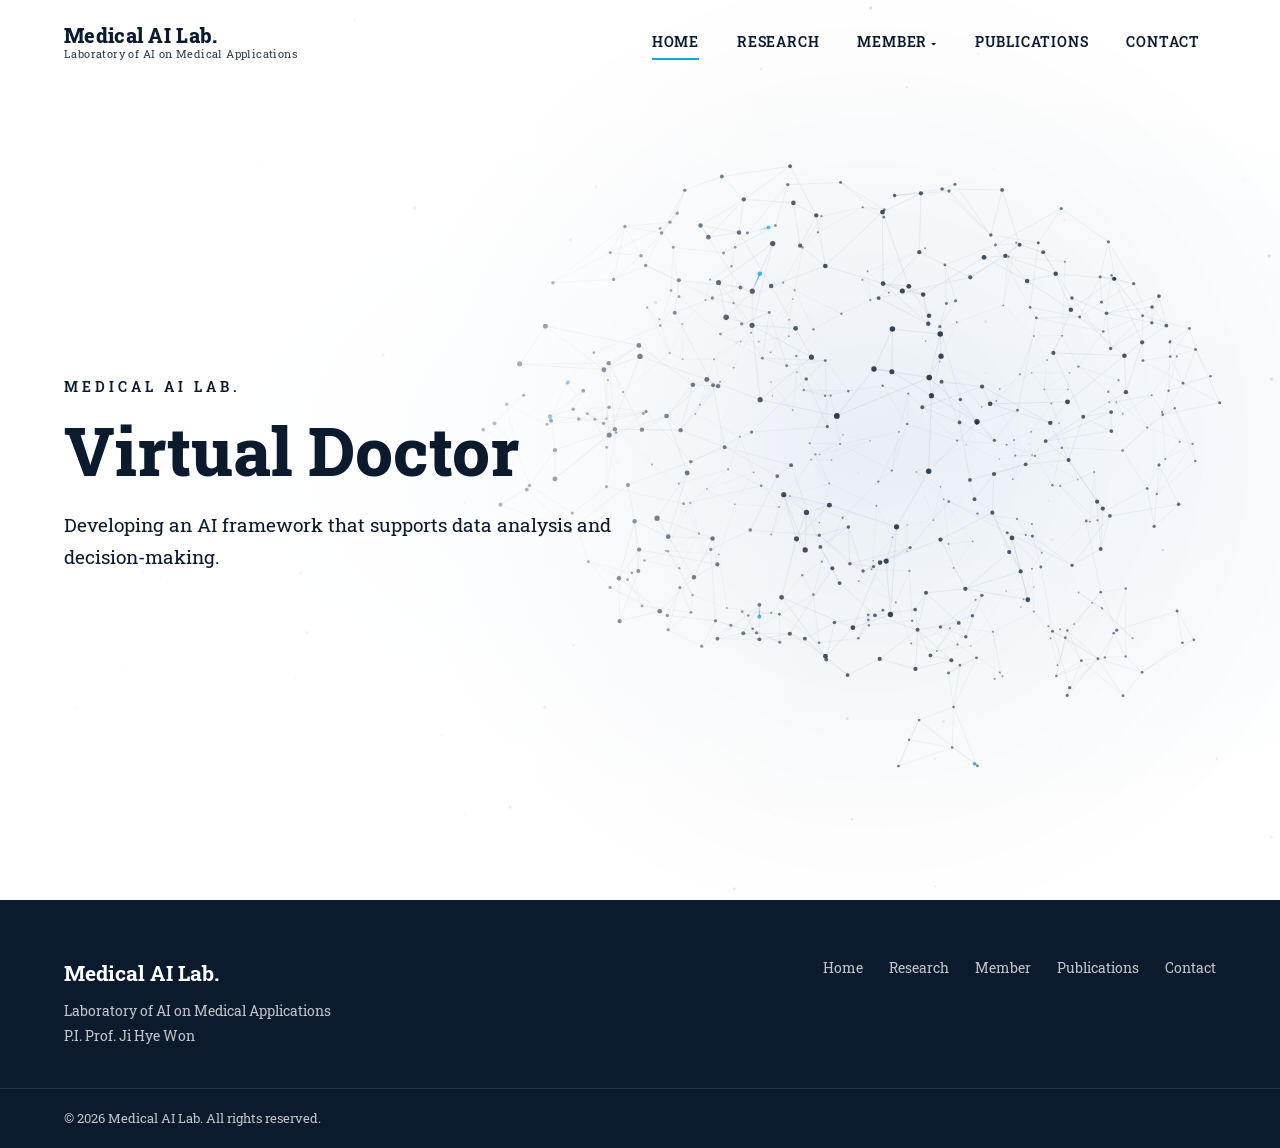
==== commit aab820dc: "홈 ui" ====
--- a/index.html
+++ b/index.html
@@ -60,139 +60,6 @@
     </div>
   </section>
 
-  <main>
-    <!-- ================= NOTICE ================= -->
-    <section class="section notice reveal" id="notice">
-      <div class="container notice__grid">
-        <div class="notice__head">
-          <span class="section__label">NOTICE</span>
-          <h2 class="section__title">Welcome to<br />Medical AI Lab.</h2>
-        </div>
-        <div class="notice__body">
-          <p class="notice__lead">
-            Welcome to the Laboratory of AI on medical applications
-            <strong>(P.I. Prof. Ji Hye Won)</strong>.
-          </p>
-          <div class="recruit">
-            <span class="recruit__badge">Recruiting</span>
-            <p>
-              I am looking for <strong>postdocs, graduate and undergraduate students</strong>
-              interested in machine learning, imaging genetics, medical image computing,
-              bioinformatics, and biomedical data science.
-            </p>
-          </div>
-          <a href="contact.html" class="link-arrow">Contact us <span>→</span></a>
-        </div>
-      </div>
-    </section>
-
-    <!-- ================= RESEARCH AREAS ================= -->
-    <section class="section research" id="research">
-      <div class="container">
-        <div class="section__header reveal">
-          <span class="section__label">RESEARCH</span>
-          <h2 class="section__title">Research Areas</h2>
-          <p class="section__sub">
-            My research goal is the development of AI framework, <em>"Virtual Doctor"</em>,
-            that supports data analysis and decision-making.
-          </p>
-        </div>
-
-        <div class="cards">
-          <article class="card reveal">
-            <div class="card__img" data-bg="virtualDoctor"><span class="card__num">01</span></div>
-            <div class="card__body">
-              <h3>Virtual Doctor</h3>
-              <p>An AI framework that supports data analysis and clinical decision-making — the main goal of our lab.</p>
-              <a href="research.html" class="link-arrow">Read more <span>→</span></a>
-            </div>
-          </article>
-          <article class="card reveal">
-            <div class="card__img" data-bg="neuroGenetics"><span class="card__num">02</span></div>
-            <div class="card__body">
-              <h3>Neuroimaging Genetics</h3>
-              <p>Machine learning and deep learning methods for analyzing bio-markers across data types, applied to medical imaging, imaging genetics and neuroinformatics.</p>
-              <a href="research.html" class="link-arrow">Read more <span>→</span></a>
-            </div>
-          </article>
-          <article class="card reveal">
-            <div class="card__img" data-bg="mlMedical"><span class="card__num">03</span></div>
-            <div class="card__body">
-              <h3>ML for Medical Data</h3>
-              <p>Applying machine learning to medical data, including data integration analysis that combines multiple data sources.</p>
-              <a href="research.html" class="link-arrow">Read more <span>→</span></a>
-            </div>
-          </article>
-        </div>
-      </div>
-    </section>
-
-    <!-- ================= INTRO (KOREAN) ================= -->
-    <section class="section intro" id="intro">
-      <div class="container intro__grid">
-        <div class="intro__img reveal" data-bg="koreanIntro"></div>
-        <div class="intro__text reveal">
-          <span class="section__label">ABOUT</span>
-          <h2 class="section__title">데이터 분석과 의사결정을<br />지원하는 인공지능</h2>
-          <ul class="intro__list">
-            <li>
-              <span class="intro__icon">01</span>
-              <p>데이터 분석과 의사결정을 지원하는 인공지능, <strong>"가상 의사(Virtual Doctor)"</strong> 프레임워크를 개발하여 공학을 통해 미래 의료 산업을 선도하는 것을 목표로 합니다.</p>
-            </li>
-            <li>
-              <span class="intro__icon">02</span>
-              <p>뇌 영상과 유전체 정보와의 연관성을 분석하여 생물학적으로 의미 있는 바이오마커를 발굴하는 연구를 수행하고 있습니다.</p>
-            </li>
-            <li>
-              <span class="intro__icon">03</span>
-              <p>머신러닝, 딥러닝, 데이터사이언스, 통계 지식을 응용하여 바이오마커를 추출·해석하며, 딥러닝 기반 결측 데이터 보간(imputation)에도 관심을 두고 있습니다.</p>
-            </li>
-          </ul>
-        </div>
-      </div>
-    </section>
-
-    <!-- ================= INTERESTS ================= -->
-    <section class="section interests reveal" id="interests">
-      <div class="container">
-        <div class="section__header section__header--center">
-          <span class="section__label">SPECIALTY</span>
-          <h2 class="section__title">Research Fields of Interest</h2>
-        </div>
-        <ul class="tags">
-          <li>Imaging Genetics<br /><small>Association / Integration Analysis</small></li>
-          <li>Sparse Modeling</li>
-          <li>Feature Extraction</li>
-          <li>Biomedical Image Processing</li>
-          <li>Machine Learning Approaches</li>
-          <li>Bioinformatics</li>
-          <li>Interpretable Deep Learning</li>
-        </ul>
-      </div>
-    </section>
-
-    <!-- ================= QUICK LINKS ================= -->
-    <section class="quick">
-      <div class="container quick__grid">
-        <a href="member.html" class="quick__item">
-          <span class="quick__label">MEMBER</span>
-          <span class="quick__title">Meet our people</span>
-          <span class="quick__arrow">→</span>
-        </a>
-        <a href="publications.html" class="quick__item">
-          <span class="quick__label">PUBLICATIONS</span>
-          <span class="quick__title">Browse our papers</span>
-          <span class="quick__arrow">→</span>
-        </a>
-        <a href="contact.html" class="quick__item">
-          <span class="quick__label">CONTACT</span>
-          <span class="quick__title">Join the lab</span>
-          <span class="quick__arrow">→</span>
-        </a>
-      </div>
-    </section>
-  </main>
-
   <!-- ================= FOOTER ================= -->
   <footer class="footer">
     <div class="container footer__inner">
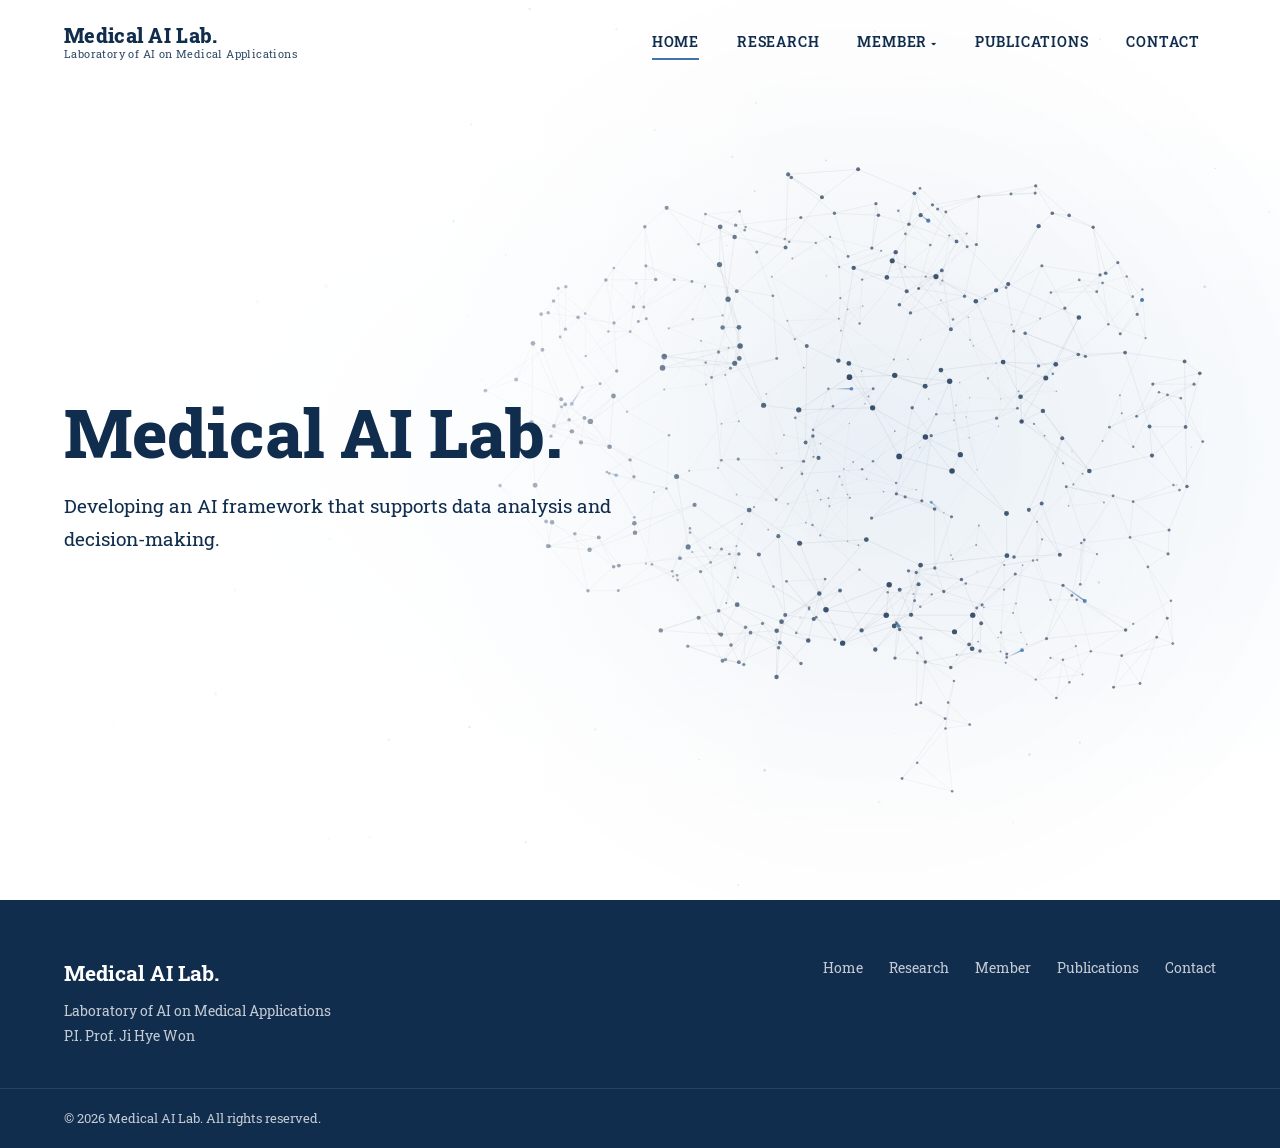
==== commit e6ffc9ee: "fix color & text" ====
--- a/index.html
+++ b/index.html
@@ -52,8 +52,7 @@
     <div class="hero__slides">
       <div class="hero__slide is-active">
         <div class="container hero__content">
-          <p class="hero__eyebrow">Medical AI Lab.</p>
-          <h1 class="hero__title">Virtual Doctor</h1>
+          <h1 class="hero__title">Medical AI Lab.</h1>
           <p class="hero__desc">Developing an AI framework that supports data analysis and decision-making.</p>
         </div>
       </div>
--- a/css/style.css
+++ b/css/style.css
@@ -2,14 +2,14 @@
    Medical AI Lab. — Home
    ========================================================= */
 :root {
-  --primary: #0f3d73;      /* deep navy */
-  --primary-2: #1d5fa8;
-  --accent: #19a7ce;       /* medical teal-blue */
-  --dark: #0b1a2c;
+  --primary: #112D4E;      /* deep navy */
+  --primary-2: #3F72AF;
+  --accent: #3F72AF;       /* point blue */
+  --dark: #112D4E;
   --text: #2b3440;
   --muted: #6b7684;
   --line: #e4e8ee;
-  --bg-soft: #f4f7fb;
+  --bg-soft: #DBE2EF;
   --white: #fff;
   --radius: 10px;
   --header-h: 84px;
@@ -112,7 +112,7 @@
 @keyframes fadeUp { from { opacity: 0; transform: translateY(24px); } to { opacity: 1; transform: none; } }
 
 /* image fallback (when remote image fails) */
-.no-img { background-image: linear-gradient(135deg, #0f3d73 0%, #1d5fa8 50%, #19a7ce 100%) !important; }
+.no-img { background-image: linear-gradient(135deg, #112D4E 0%, #3F72AF 60%, #DBE2EF 100%) !important; }
 
 /* ---------- Buttons / links ---------- */
 .btn { display: inline-block; padding: 13px 32px; border-radius: 40px; font-family: var(--font-en); font-weight: 600; font-size: .9rem; letter-spacing: .5px; transition: .25s; width: fit-content; }
@@ -140,10 +140,10 @@
 /* Research cards */
 .research { background: var(--bg-soft); }
 .cards { display: grid; grid-template-columns: repeat(3, 1fr); gap: 30px; }
-.card { background: var(--white); border-radius: var(--radius); overflow: hidden; box-shadow: 0 4px 18px rgba(15,61,115,.06); transition: transform .3s, box-shadow .3s; display: flex; flex-direction: column; }
-.card:hover { transform: translateY(-8px); box-shadow: 0 16px 36px rgba(15,61,115,.14); }
-.card__img { position: relative; height: 210px; background-size: cover; background-position: center; background-color: #dde6f0; }
-.card__num { position: absolute; left: 20px; bottom: -22px; width: 48px; height: 48px; border-radius: 50%; background: var(--primary); color: var(--white); font-family: var(--font-en); font-weight: 700; display: grid; place-items: center; box-shadow: 0 6px 14px rgba(15,61,115,.3); }
+.card { background: var(--white); border-radius: var(--radius); overflow: hidden; box-shadow: 0 4px 18px rgba(17,45,78,.06); transition: transform .3s, box-shadow .3s; display: flex; flex-direction: column; }
+.card:hover { transform: translateY(-8px); box-shadow: 0 16px 36px rgba(17,45,78,.14); }
+.card__img { position: relative; height: 210px; background-size: cover; background-position: center; background-color: #DBE2EF; }
+.card__num { position: absolute; left: 20px; bottom: -22px; width: 48px; height: 48px; border-radius: 50%; background: var(--primary); color: var(--white); font-family: var(--font-en); font-weight: 700; display: grid; place-items: center; box-shadow: 0 6px 14px rgba(17,45,78,.3); }
 .card__body { padding: 38px 26px 28px; display: flex; flex-direction: column; gap: 12px; flex: 1; }
 .card__body h3 { font-family: var(--font-en); font-size: 1.2rem; color: var(--dark); }
 .card__body p { color: var(--muted); font-size: .95rem; flex: 1; }
@@ -157,7 +157,7 @@
 .intro__list p { color: var(--text); }
 
 /* Interests */
-.interests { background: linear-gradient(135deg, var(--primary) 0%, #0b2c55 100%); color: var(--white); }
+.interests { background: linear-gradient(135deg, var(--primary) 0%, #0b1f36 100%); color: var(--white); }
 .interests .section__title { color: var(--white); }
 .tags { display: flex; flex-wrap: wrap; justify-content: center; gap: 14px; max-width: 980px; margin: 0 auto; }
 .tags li { padding: 14px 26px; border: 1px solid rgba(255,255,255,.3); border-radius: 40px; font-family: var(--font-en); font-weight: 500; text-align: center; line-height: 1.35; transition: background .25s, border-color .25s; }
@@ -224,19 +224,10 @@
 }
 
 /* =========================================================
-   SUB PAGE BANNER
-   ========================================================= */
-.page-banner {
-  position: relative; height: 380px; overflow: hidden; cursor: grab;
-  background: radial-gradient(ellipse at 75% 55%, #0d2f5c 0%, #071a33 55%, #040d1c 100%);
-}
-.page-banner__content { position: relative; z-index: 2; height: 100%; display: flex; flex-direction: column; justify-content: center; color: var(--white); padding-top: calc(var(--header-h) - 10px); pointer-events: none; }
-.page-banner__content a { pointer-events: auto; }
-.page-banner__crumb { font-family: var(--font-en); font-size: .82rem; letter-spacing: 1px; opacity: .75; margin-bottom: 10px; }
-.page-banner__crumb a:hover { color: var(--accent); }
-.page-banner__crumb span { margin: 0 6px; opacity: .6; }
-.page-banner__title { font-family: var(--font-en); font-size: clamp(2.2rem, 5vw, 3.4rem); font-weight: 800; line-height: 1.1; }
-.page-banner__sub { margin-top: 10px; opacity: .85; }
+   SUB PAGE (배너 없이 고정 헤더 아래에서 바로 본문 시작)
+   ========================================================= */
+.header + main { padding-top: var(--header-h); }
+.header + main > .section:first-child { padding-top: 60px; }
 
 /* =========================================================
    MEMBER
@@ -262,15 +253,13 @@
 .m-grid { display: grid; grid-template-columns: repeat(auto-fill, minmax(250px, 1fr)); gap: 28px; }
 
 .m-card { background: var(--white); border: 1px solid var(--line); border-radius: 0; overflow: hidden; cursor: pointer; display: flex; flex-direction: column; transition: box-shadow .3s, border-color .3s; }
-.m-card:hover, .m-card:focus-visible { box-shadow: 0 16px 36px rgba(15,61,115,.14); border-color: transparent; outline: none; }
+.m-card:hover, .m-card:focus-visible { box-shadow: 0 16px 36px rgba(17,45,78,.14); border-color: transparent; outline: none; }
 .m-card__photo { position: relative; aspect-ratio: 1 / 1; overflow: hidden; background: var(--bg-soft); }
 .m-card__img { width: 100%; height: 100%; object-fit: cover; transition: transform .5s; }
 .m-card:hover .m-card__img { transform: scale(1.06); }
 .m-card__img--empty, .md__img--empty { display: grid; place-items: center; font-family: var(--font-en); font-weight: 800; font-size: 3rem; color: var(--white); background: linear-gradient(135deg, var(--primary), var(--accent)); }
 .m-card__body { padding: 20px 22px 18px; display: flex; flex-direction: column; gap: 8px; flex: 1; }
-.m-card__position { font-family: var(--font-en); font-size: .72rem; font-weight: 700; letter-spacing: 1.5px; text-transform: uppercase; color: var(--accent); }
 .m-card__name { font-family: var(--font-en); font-size: 1.2rem; font-weight: 700; color: var(--dark); line-height: 1.3; }
-.m-card__name small { margin-left: 8px; font-family: var(--font-ko); font-size: .9rem; font-weight: 500; color: var(--muted); }
 .m-card__dept { font-size: .85rem; color: var(--muted); }
 .m-card__tags { display: flex; flex-wrap: wrap; gap: 6px; margin-top: 4px; }
 .m-card__tags li { font-size: .74rem; padding: 3px 10px; border-radius: 0; background: var(--bg-soft); color: var(--primary); font-weight: 500; }
@@ -288,7 +277,7 @@
 .modal__close:hover { background: var(--line); transform: rotate(90deg); }
 
 .md { display: grid; grid-template-columns: 300px 1fr; }
-.md__side { background: linear-gradient(180deg, var(--primary) 0%, #0b2c55 100%); color: var(--white); padding: 40px 30px; display: flex; flex-direction: column; align-items: flex-start; gap: 6px; }
+.md__side { background: linear-gradient(180deg, var(--primary) 0%, #0b1f36 100%); color: var(--white); padding: 40px 30px; display: flex; flex-direction: column; align-items: flex-start; gap: 6px; }
 .md__img { width: 100%; aspect-ratio: 1 / 1; object-fit: cover; border-radius: 0; margin-bottom: 16px; box-shadow: 0 10px 24px rgba(0,0,0,.25); }
 .md__position { font-family: var(--font-en); font-size: .75rem; font-weight: 700; letter-spacing: 2px; text-transform: uppercase; color: var(--accent); }
 .md__name { font-family: var(--font-en); font-size: 1.6rem; font-weight: 800; line-height: 1.2; }
@@ -317,10 +306,9 @@
 .pub__authors strong { color: var(--dark); text-decoration: underline; text-underline-offset: 3px; }
 .pub__title { color: var(--dark); font-weight: 500; }
 .pub__venue { font-style: italic; color: var(--muted); }
-.pub__note { display: inline-block; margin-left: 4px; font-size: .74rem; font-weight: 600; padding: 1px 8px; border-radius: 10px; background: #e7f6fb; color: #0b7da0; }
+.pub__note { display: inline-block; margin-left: 4px; font-size: .74rem; font-weight: 600; padding: 1px 8px; border-radius: 10px; background: #DBE2EF; color: #3F72AF; }
 
 @media (max-width: 820px) {
-  .page-banner { height: 300px; }
   .md { grid-template-columns: 1fr; }
   .md__side { align-items: center; text-align: center; padding: 36px 24px 28px; }
   .md__img { width: 180px; }
@@ -372,8 +360,7 @@
 .faculty__card .pub-list a:hover { text-decoration: underline; }
 .faculty__legend { margin-top: 14px; font-size: .78rem; color: var(--muted); }
 
-.grant-list { list-style: none; display: flex; flex-direction: column; gap: 12px; }
-.grant-list li { padding: 16px 20px; border-radius: var(--radius); background: var(--bg-soft); border-left: 3px solid var(--accent); }
+.grant-list { list-style: none; display: flex; flex-direction: column; gap: 22px; }
 .grant__title { display: block; color: var(--dark); font-size: .98rem; }
 .grant__meta { display: block; margin-top: 2px; font-family: var(--font-en); font-size: .78rem; font-weight: 600; color: var(--accent); }
 .grant__desc { margin-top: 6px; font-size: .9rem; color: var(--text); word-break: keep-all; }
@@ -443,7 +430,7 @@
 .pub-list--page a { color: var(--primary-2); overflow-wrap: anywhere; }
 .pub-list--page a:hover { text-decoration: underline; }
 .publications__grants-head { margin-top: 90px; margin-bottom: 32px; }
-.grant-list--page li { padding: 20px 24px; }
+.grant-list--page { gap: 28px; }
 
 @media (max-width: 640px) {
   .pub-year { grid-template-columns: minmax(0, 1fr); gap: 12px; }
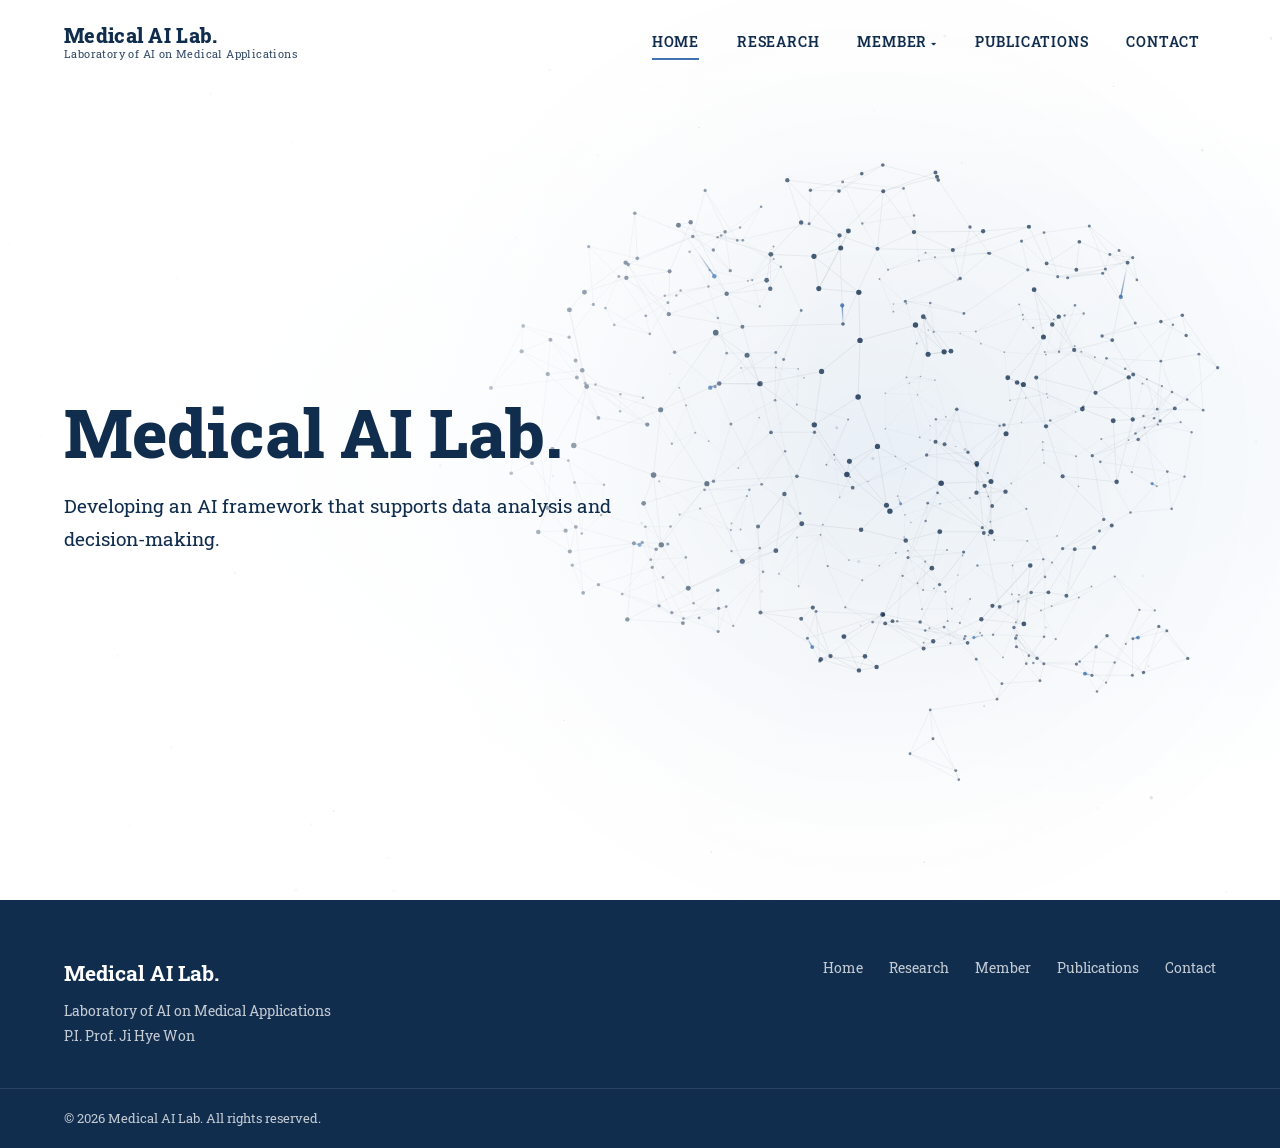
==== commit 21fa29ee: "fix name" ====
--- a/index.html
+++ b/index.html
@@ -16,7 +16,6 @@
   <header class="header" id="header">
     <div class="container header__inner">
       <a href="index.html" class="logo">
-        <img class="logo__img" data-img="logo" alt="Medical AI Lab logo" />
         <span class="logo__text">
           <strong>Medical AI Lab.</strong>
           <small>Laboratory of AI on Medical Applications</small>
--- a/css/style.css
+++ b/css/style.css
@@ -41,8 +41,6 @@
 .header__inner { height: 100%; display: flex; align-items: center; justify-content: space-between; }
 
 .logo { display: flex; align-items: center; gap: 12px; color: var(--dark); transition: color .3s; }
-.logo__img { height: 44px; width: auto; border-radius: 6px; background: rgba(255,255,255,.9); padding: 3px; }
-.logo__img.is-missing { display: none; }
 .logo__text { display: flex; flex-direction: column; line-height: 1.2; }
 .logo__text strong { font-family: var(--font-en); font-size: 1.25rem; font-weight: 800; letter-spacing: .3px; }
 .logo__text small { font-family: var(--font-en); font-size: .7rem; opacity: .85; letter-spacing: .4px; }
@@ -412,7 +410,7 @@
 .research-area__body > p:not(.research-area__lead) { color: var(--text); font-size: .95rem; }
 .research-area__body > p + p { margin-top: 10px; }
 .research-area__topics { margin-top: 22px; display: flex; flex-wrap: wrap; gap: 8px; }
-.research-area__topics li { padding: 6px 14px; border-radius: 20px; background: var(--bg-soft); border: 1px solid var(--line); color: var(--primary); font-family: var(--font-en); font-weight: 600; font-size: .8rem; }
+.research-area__topics li { padding: 6px 14px; border-radius: 0; background: var(--bg-soft); color: var(--primary); font-family: var(--font-en); font-weight: 600; font-size: .8rem; }
 
 @media (max-width: 960px) {
   .research-area { grid-template-columns: minmax(0, 1fr); gap: 28px; padding: 48px 0; }
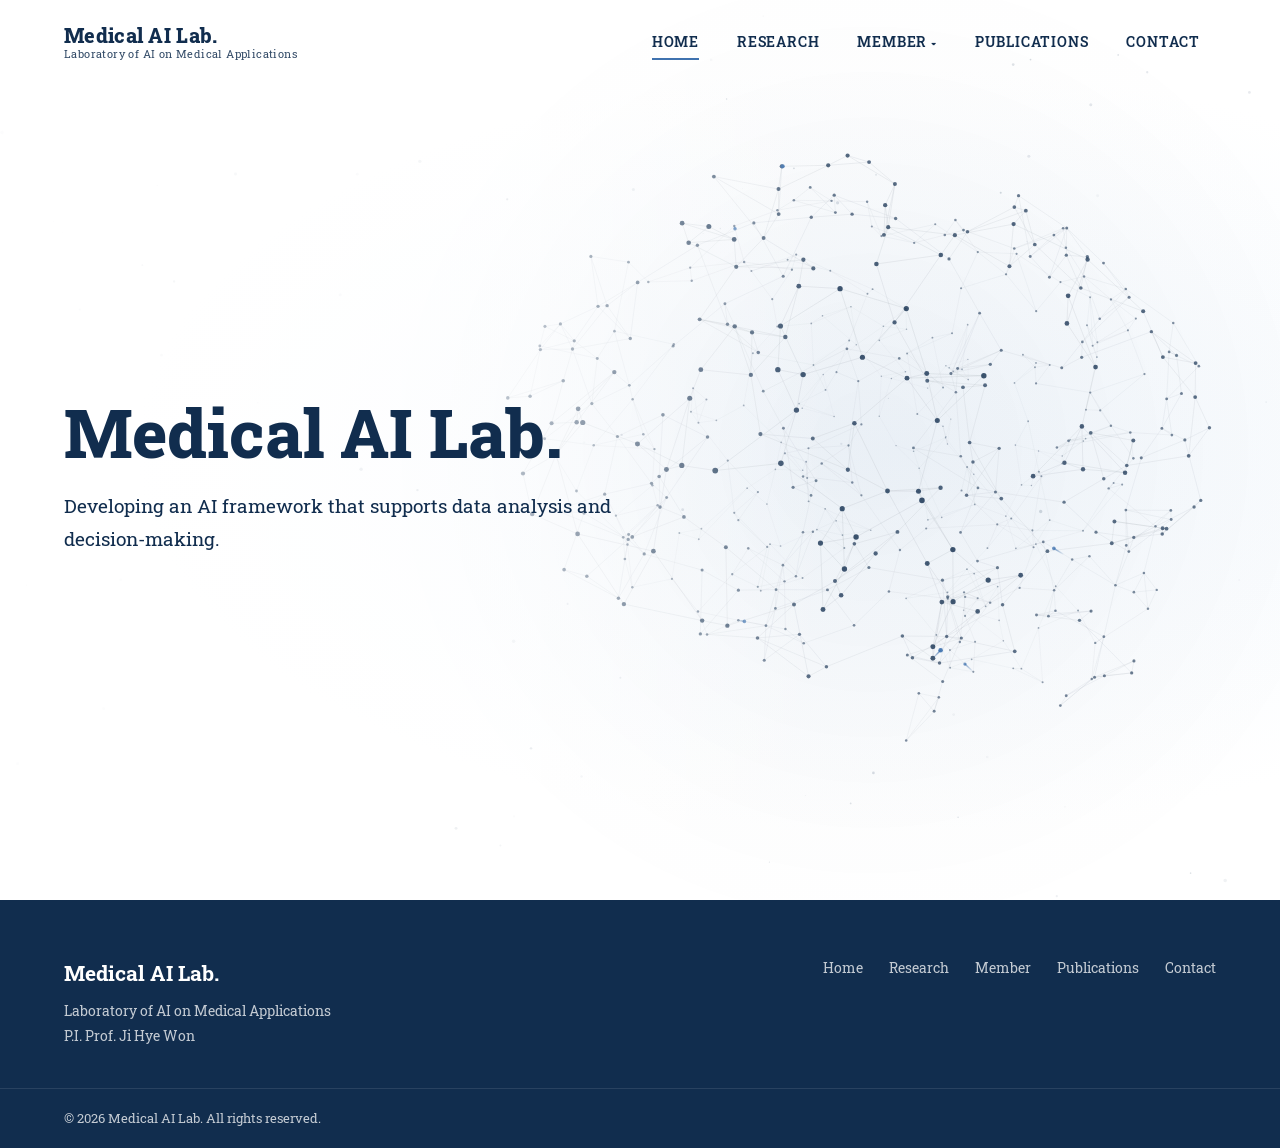
==== commit 4e68eb2a: "fix address" ====
--- a/index.html
+++ b/index.html
@@ -15,7 +15,7 @@
   <!-- ================= HEADER ================= -->
   <header class="header" id="header">
     <div class="container header__inner">
-      <a href="index.html" class="logo">
+      <a href="./" class="logo">
         <span class="logo__text">
           <strong>Medical AI Lab.</strong>
           <small>Laboratory of AI on Medical Applications</small>
@@ -24,17 +24,17 @@
 
       <nav class="nav" id="nav">
         <ul class="nav__list">
-          <li><a href="index.html" class="nav__link is-active">HOME</a></li>
-          <li><a href="research.html" class="nav__link">RESEARCH</a></li>
+          <li><a href="./" class="nav__link is-active">HOME</a></li>
+          <li><a href="research" class="nav__link">RESEARCH</a></li>
           <li class="nav__item--dropdown">
-            <a href="faculty.html" class="nav__link">MEMBER <span class="caret">▾</span></a>
+            <a href="faculty" class="nav__link">MEMBER <span class="caret">▾</span></a>
             <ul class="dropdown">
-              <li><a href="faculty.html">Faculty</a></li>
-              <li><a href="member.html#current">Current</a></li>
+              <li><a href="faculty">Faculty</a></li>
+              <li><a href="member#current">Current</a></li>
             </ul>
           </li>
-          <li><a href="publications.html" class="nav__link">PUBLICATIONS</a></li>
-          <li><a href="contact.html" class="nav__link">CONTACT</a></li>
+          <li><a href="publications" class="nav__link">PUBLICATIONS</a></li>
+          <li><a href="contact" class="nav__link">CONTACT</a></li>
         </ul>
       </nav>
 
@@ -66,11 +66,11 @@
         <p>Laboratory of AI on Medical Applications<br />P.I. Prof. Ji Hye Won</p>
       </div>
       <ul class="footer__nav">
-        <li><a href="index.html">Home</a></li>
-        <li><a href="research.html">Research</a></li>
-        <li><a href="faculty.html">Member</a></li>
-        <li><a href="publications.html">Publications</a></li>
-        <li><a href="contact.html">Contact</a></li>
+        <li><a href="./">Home</a></li>
+        <li><a href="research">Research</a></li>
+        <li><a href="faculty">Member</a></li>
+        <li><a href="publications">Publications</a></li>
+        <li><a href="contact">Contact</a></li>
       </ul>
     </div>
     <div class="footer__bottom">
--- a/css/style.css
+++ b/css/style.css
@@ -34,7 +34,6 @@
   transition: background .3s, height .3s, box-shadow .3s;
 }
 .header.is-scrolled {
-  height: 68px;
   background: rgba(255,255,255,.97);
   box-shadow: 0 2px 16px rgba(0,0,0,.08);
 }
@@ -230,7 +229,7 @@
 /* =========================================================
    MEMBER
    ========================================================= */
-.member-tabs-wrap { position: sticky; top: 68px; z-index: 50; background: rgba(255,255,255,.96); border-bottom: 1px solid var(--line); backdrop-filter: blur(6px); }
+.member-tabs-wrap { position: sticky; top: var(--header-h); z-index: 50; background: rgba(255,255,255,.96); border-bottom: 1px solid var(--line); backdrop-filter: blur(6px); }
 .member-tabs { display: flex; gap: 6px; overflow-x: auto; scrollbar-width: none; }
 .member-tabs::-webkit-scrollbar { display: none; }
 .member-tabs button {
